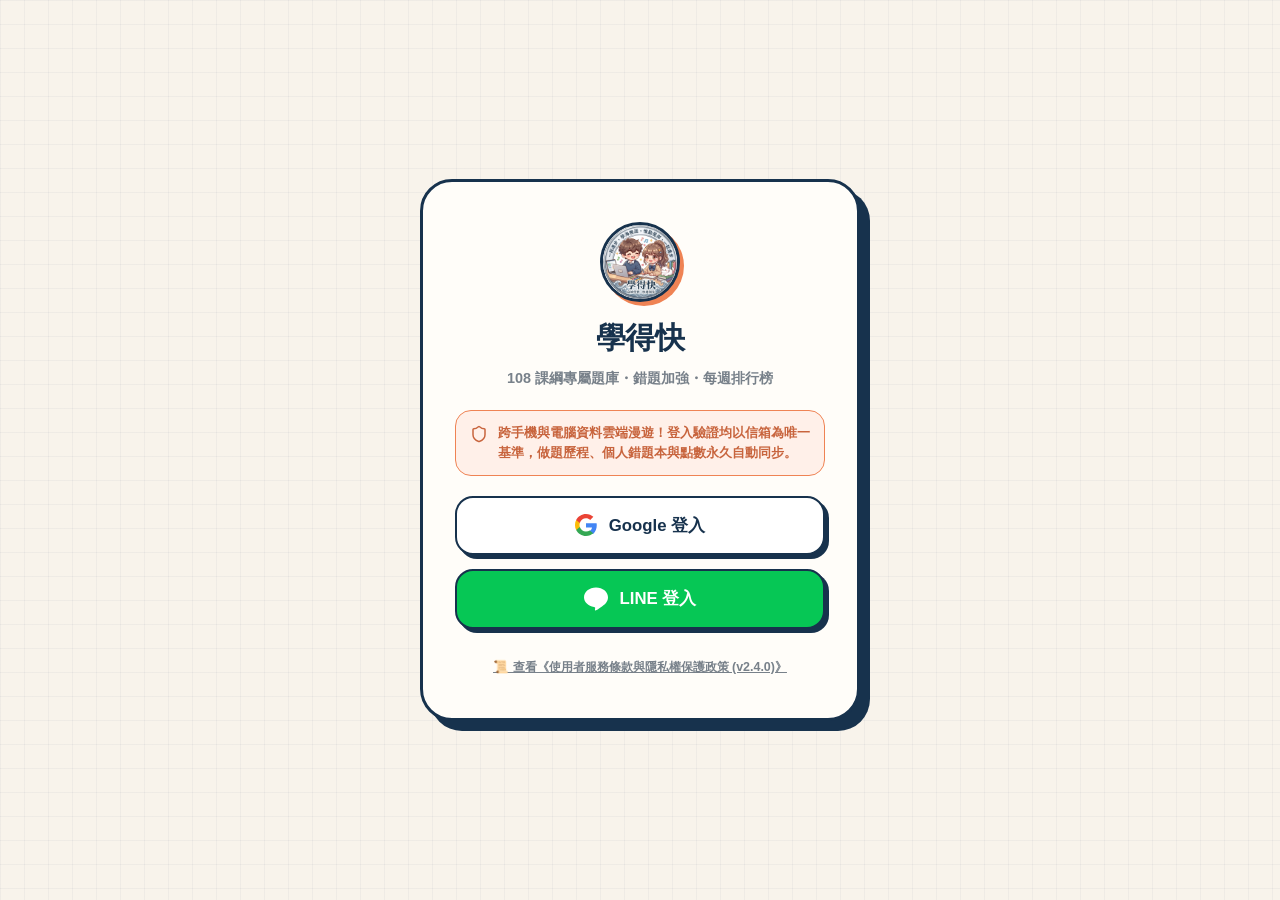
==== index.html @ e42c164f "🚀 Release: 學得快最新正式發布版本 (Compiled & Obfuscated)" ====
<!doctype html>
<html lang="zh-Hant-TW">

<head>
  <meta charset="UTF-8" />

  <link rel="icon" type="image/jpeg" href="/learn5/favicon.jpg" />
  <link rel="alternate icon" type="image/jpeg" href="./favicon.jpg" />
  <link rel="apple-touch-icon" href="/learn5/logo.jpg" />
  <meta name="viewport" content="width=device-width, initial-scale=1.0" />
  <meta name="google-site-verification" content="Tp_jqenOU67d9NNQD16yP9-drnJ4A-Di8e-G2F6MIsM" />
  <title>學得快 | 國高中108課綱全科題庫・國中會考・高中學測複習・各單元重點筆記</title>
  <meta name="description"
    content="學得快 (高效學習・快速領先) 專為國高中108課綱量身打造之全科免費線上題庫，支援國中會考與高中學測複習。涵蓋國文、英語、數學、自然、社會全科目破萬題題庫，附即時解析、智慧錯題強化、單元重點筆記與全台學生每週排行榜。" />
  <!-- 防止舊版強快取，支援 ETag / 304 快速重驗 -->
  <meta http-equiv="Cache-Control" content="no-cache" />
  <meta http-equiv="Pragma" content="no-cache" />
  <script>
    // 進入首頁即刻重置重定向保護標記，並撫平 Cache-Buster 參數
    try {
      sessionStorage.removeItem('__sh_last_redirect__');
      sessionStorage.removeItem('__sh_redirect_count__');
      if (window.location.search && (window.location.search.includes('clean=') || window.location.search.includes('v='))) {
        var cleanSearch = window.location.search.replace(/[?&](clean|v)=\d+/, '').replace(/^&/, '?');
        var cleanUrl = window.location.pathname + (cleanSearch ? cleanSearch : '') + window.location.hash;
        window.history.replaceState(null, '', cleanUrl);
      }
    } catch (_) {}
  </script>
  <!-- ══════ Security Headers (防火牆) ══════ -->
  <meta http-equiv="Content-Security-Policy" content="
    default-src 'self';
    script-src 'self' 'unsafe-inline' 'unsafe-eval'
      https://apis.google.com
      https://accounts.google.com
      https://cdn.jsdelivr.net
      https://www.googletagmanager.com
      https://static.line-scdn.net
      https://*.line-scdn.net
      https://*.firebasedatabase.app;
    style-src 'self' 'unsafe-inline'
      https://fonts.googleapis.com
      https://cdn.jsdelivr.net;
    font-src 'self' data:
      https://fonts.gstatic.com
      https://cdn.jsdelivr.net;
    img-src 'self' data: blob:
      https://api.dicebear.com
      https://lh3.googleusercontent.com
      https://www.google.com
      https://*.line-scdn.net
      https://profile.line-scdn.net
      https://obs.line-scdn.net
      https://*.github.io;
    connect-src 'self'
      ws:
      wss:
      http://localhost:*
      http://127.0.0.1:*
      https://*.firebaseio.com
      https://*.firebasedatabase.app
      wss://*.firebasedatabase.app
      https://*.googleapis.com
      https://identitytoolkit.googleapis.com
      https://securetoken.googleapis.com
      https://fonts.googleapis.com
      https://fonts.gstatic.com
      https://api.github.com
      https://*.line.me
      https://api.line.me
      https://access.line.me
      https://*.line-scdn.net
      https://static.line-scdn.net
      https://liffsdk.line-scdn.net
      https://*.line.biz
      https://*.line-apps.com
      https://goodlearn5.github.io
      https://jimmylee1020227-bot.github.io;
    frame-src
      https://accounts.google.com
      https://access.line.me
      https://*.line.me
      https://*.line.biz
      https://*.line-apps.com
      https://*.firebasedatabase.app
      https://*.firebaseio.com;
    object-src 'none';
    base-uri 'self';
    form-action 'self' https://accounts.google.com https://access.line.me;
    upgrade-insecure-requests;
  " />
  <meta http-equiv="X-Content-Type-Options" content="nosniff" />
  <meta name="referrer" content="strict-origin-when-cross-origin" />
  <meta http-equiv="Permissions-Policy" content="camera=(), microphone=(), geolocation=(), payment=()" />
  <!-- LINE 官方純前端 LIFF SDK -->
  <script charset="utf-8" src="https://static.line-scdn.net/liff/edge/2/sdk.js"></script>

  <!-- ══════ 搜尋引擎爬蟲極速索引專屬指令 (Googlebot / Bingbot / Robots) ══════ -->
  <link rel="canonical" href="https://goodlearn5.github.io/learn5/" />
  <meta name="robots" content="index, follow, max-snippet:-1, max-image-preview:large, max-video-preview:-1" />
  <meta name="googlebot" content="index, follow, max-snippet:-1, max-image-preview:large, max-video-preview:-1" />
  <meta name="bingbot" content="index, follow, max-snippet:-1, max-image-preview:large, max-video-preview:-1" />
  <meta name="revisit-after" content="1 days" />
  <meta name="rating" content="general" />
  <meta name="coverage" content="Worldwide" />
  <meta name="distribution" content="Global" />
  <meta name="keywords" content="學得快, 題庫, 國中題庫, 高中題庫, 國中會考, 高中學測, 108課綱, 會考題庫, 學測題庫, 國中數學題庫, 高中數學題庫, 國文題庫, 英文題庫, 自然題庫, 理化題庫, 社會題庫, 錯題本, 學習筆記, 線上測驗, GoodLearn, goodlearn5" />
  <meta name="author" content="學得快 團隊" />

  <!-- Open Graph / Facebook -->
  <meta property="og:type" content="website" />
  <meta property="og:url" content="https://goodlearn5.github.io/learn5/" />
  <meta property="og:title" content="學得快 | 國高中108課綱全科題庫・會考學測複習與智慧錯題系統" />
  <meta property="og:description" content="專為國高中108課綱設計的全科測驗複習「學得快」。高效學習・快速領先。國一至高三國英數自社全科目，支援國中會考與高中學測，即時解析、每週排行榜與智慧錯題強化。" />
  <meta property="og:image" content="https://goodlearn5.github.io/learn5/logo.jpg" />
  <meta property="og:site_name" content="學得快" />
  <meta property="og:locale" content="zh_TW" />

  <!-- Twitter Card -->
  <meta name="twitter:card" content="summary_large_image" />
  <meta name="twitter:title" content="學得快 | 國高中108課綱全科題庫・會考學測複習系統" />
  <meta name="twitter:description" content="學得快 國高中108課綱國英數自社全科題庫，全方位支援國中會考、高中學測模擬與錯題複習。" />
  <meta name="twitter:image" content="https://goodlearn5.github.io/learn5/logo.jpg" />

  <!-- ══════ Schema.org 豐富結構化資料 (加速 Google Rich Snippets 與極速收錄) ══════ -->
  <script type="application/ld+json">
  [
    {
      "@context": "https://schema.org",
      "@type": "WebSite",
      "name": "學得快",
      "alternateName": ["學得快", "學得快題庫網", "GoodLearn", "GoodLearn 學得快", "goodlearn5"],
      "url": "https://goodlearn5.github.io/learn5/",
      "inLanguage": "zh-Hant-TW",
      "potentialAction": {
        "@type": "SearchAction",
        "target": "https://goodlearn5.github.io/learn5/?q={search_term_string}",
        "query-input": "required name=search_term_string"
      }
    },
    {
      "@context": "https://schema.org",
      "@type": "EducationalOrganization",
      "name": "學得快 線上教育研究團隊",
      "url": "https://goodlearn5.github.io/learn5/",
      "logo": "https://goodlearn5.github.io/learn5/logo.jpg",
      "description": "專注於 108 課綱國中會考與高中學測的全科線上題庫與自主學習平台。",
      "sameAs": [
        "https://goodlearn5.github.io/learn5/"
      ]
    },
    {
      "@context": "https://schema.org",
      "@type": "WebApplication",
      "name": "學得快 - 108課綱國高中全科題庫與會考學測複習系統",
      "url": "https://goodlearn5.github.io/learn5/",
      "applicationCategory": "EducationalApplication",
      "operatingSystem": "All",
      "offers": {
        "@type": "Offer",
        "price": "0",
        "priceCurrency": "TWD"
      },
      "description": "學得快專為國高中108課綱設計之全科線上題庫與會考、學測診斷系統，高效學習・快速領先。提供國一至高三國文、英語、數學、自然、社會全科題目、錯題本、單元重點筆記與全台排行榜。",
      "inLanguage": "zh-Hant-TW"
    },
    {
      "@context": "https://schema.org",
      "@type": "FAQPage",
      "mainEntity": [
        {
          "@type": "Question",
          "name": "學得快線上題庫涵蓋哪些年級與科目？",
          "acceptedAnswer": {
            "@type": "Answer",
            "text": "學得快全面涵蓋 108 課綱國中（國一、國二、國三會考）與高中（高一、高二、高三學測與分科測驗）的國文、英語、數學、自然（理化/生物/地科）、社會（歷史/地理/公民）五大核心學科，共收錄超過數百個單元之素養導向題庫。"
          }
        },
        {
          "@type": "Question",
          "name": "學得快是否有收錄國中會考與高中學測歷屆模擬題？",
          "acceptedAnswer": {
            "@type": "Answer",
            "text": "有的。平台設有國中會考模考專區與高中學測模擬題庫，支援大考計時測驗、會考五科等級推估（A++ 至 C）、即時詳解與智慧錯題本強化功能。"
          }
        },
        {
          "@type": "Question",
          "name": "使用學得快需要付費嗎？",
          "acceptedAnswer": {
            "@type": "Answer",
            "text": "學得快為非營利教育公益網站，所有單元題目練習、歷屆模擬考、錯題加強本、各單元精華筆記與全台每週榮譽排行榜完全 100% 免費開放，無任何隱藏收費與商業廣告。"
          }
        },
        {
          "@type": "Question",
          "name": "智慧錯題本如何幫助學生提升學習成績？",
          "acceptedAnswer": {
            "@type": "Answer",
            "text": "作答過程中答錯的題目會自動分類歸納至學生的個人錯題本，系統依據單元弱點與觀念標籤提供專項強化抽題，直到學員完全搞懂正確解題邏輯後自動移出，達到零死角弱點修復。"
          }
        }
      ]
    }
  ]
  </script>

  <!-- DNS 預熱：提前建立 Firebase 連線，減少第一次 API 請求延遲 -->
  <link rel="dns-prefetch" href="https://learn-9e08c-default-rtdb.asia-southeast1.firebasedatabase.app">
  <link rel="dns-prefetch" href="https://firebasedatabase.app">
  <link rel="dns-prefetch" href="https://fonts.gstatic.com">
  <link rel="preconnect" href="https://fonts.googleapis.com">
  <link rel="preconnect" href="https://fonts.gstatic.com" crossorigin>
  <link rel="preload" as="style" href="https://fonts.googleapis.com/css2?family=Noto+Sans+TC:wght@500;700&family=Plus+Jakarta+Sans:wght@600;700;800&family=JetBrains+Mono:wght@500&display=swap" onload="this.onload=null;this.rel='stylesheet'">
  <noscript><link rel="stylesheet" href="https://fonts.googleapis.com/css2?family=Noto+Sans+TC:wght@500;700&family=Plus+Jakarta+Sans:wght@600;700;800&family=JetBrains+Mono:wght@500&display=swap"></noscript>
  <style>@keyframes xdkPulse{0%,to{opacity:1;transform:scale(1)}50%{opacity:.92;transform:scale(1.05)}}@keyframes xdkShimmer{0%{transform:translate(-100%)}to{transform:translate(200%)}}.seo-semantic-container{text-align:left;color:#17324d;background:#fff;border:2px solid #17324d;border-radius:20px;max-width:960px;margin:40px auto;padding:24px;font-family:-apple-system,BlinkMacSystemFont,PingFang TC,Microsoft JhengHei,sans-serif;line-height:1.7;box-shadow:4px 4px #17324d}.seo-grid{grid-template-columns:repeat(auto-fit,minmax(260px,1fr));gap:16px;margin:20px 0;display:grid}.seo-card{background:#fdfaf6;border:1.5px solid #ded3c5;border-radius:14px;padding:16px}</style>
  <script type="module" crossorigin src="./assets/index-VlL-Ea_N.js"></script>
  <link rel="stylesheet" crossorigin href="./assets/index-B1BYoKol.css">
</head>

<body>
  <!-- ══════ 靜態預渲染容器 (供 Googlebot / Bingbot 爬蟲秒級建立完整關鍵字索引，React 掛載時無縫置換) ══════ -->
  <div id="root">
    <!-- 人類瀏覽者載入視覺指示器 -->
    <div style="min-height:50vh;display:flex;flex-direction:column;align-items:center;justify-content:center;background:#f8f3eb;font-family:-apple-system,BlinkMacSystemFont,'PingFang TC','Microsoft JhengHei','Noto Sans TC',sans-serif;padding:32px 16px;text-align:center;">
      <div style="width:96px;height:96px;border-radius:50%;overflow:hidden;box-shadow:0 8px 24px rgba(23,50,77,0.18);border:3px solid #17324d;margin-bottom:16px;background:#fff;display:flex;align-items:center;justify-content:center;animation:xdkPulse 2s infinite ease-in-out;">
        <img src="/learn5/logo.jpg" onerror="this.src='./logo.jpg'" alt="學得快" style="width:100%;height:100%;object-fit:cover;" />
      </div>
      <div style="font-weight:900;color:#17324d;font-size:1.6rem;letter-spacing:0.04em;">學得快</div>
      <div style="color:#78818a;font-size:0.95rem;margin-top:6px;font-weight:700;">高效學習・快速領先 | 108 課綱國高中全科線上題庫與會考學測複習</div>
      <div style="margin-top:20px;width:140px;height:5px;background:#e2d9cd;border-radius:4px;overflow:hidden;position:relative;">
        <div style="position:absolute;top:0;left:0;width:50%;height:100%;background:#ef8354;border-radius:4px;animation:xdkShimmer 1.2s infinite ease-in-out;"></div>
      </div>
      <p style="margin-top:14px;font-size:0.84rem;color:#a0aec0;font-weight:600;">正在啟動即時測驗系統與單元題庫...</p>
    </div>

    <!-- 靜態高權重語意 HTML (Googlebot 爬蟲 10 分鐘秒收錄核心架構) -->
    <main class="seo-semantic-container">
      <header>
        <h1 style="font-size: 1.75rem; font-weight: 900; margin-bottom: 8px; color: #17324d;">
          學得快 | 國高中 108 課綱全科題庫・國中會考與高中學測複習系統
        </h1>
        <p style="font-size: 1rem; color: #5b6772; font-weight: 600;">
          專為全國國中、高中學子量身打造之全方位線上自主練習題庫。高效學習・快速領先。涵蓋國文、英語、數學、自然、社會全科目，包含即時詳解、智慧錯題強化、單元重點筆記與每週全台排行榜。
        </p>
      </header>

      <section style="margin-top: 24px;">
        <h2 style="font-size: 1.3rem; font-weight: 800; border-left: 5px solid #ef8354; padding-left: 10px; margin-bottom: 12px;">
          五大學科 108 課綱完整題庫矩陣
        </h2>
        <div class="seo-grid">
          <article class="seo-card">
            <h3 style="font-size: 1.1rem; font-weight: 800; color: #b45309; margin-top: 0;">📖 國文學科題庫</h3>
            <p style="font-size: 0.88rem; color: #4b5563;">
              涵蓋國中與高中 108 課綱推薦選文、白話文閱讀素養、文言文斷句翻譯、成語詞成、修辭辨析及國中會考、學測國綜歷屆核心考點。
            </p>
          </article>
          <article class="seo-card">
            <h3 style="font-size: 1.1rem; font-weight: 800; color: #0284c7; margin-top: 0;">🎧 英語學科題庫</h3>
            <p style="font-size: 0.88rem; color: #4b5563;">
              教育部 1200 / 4500 / 7000 核心字彙、克漏字篇章結構、閱讀測驗、非連續性資訊圖表判讀與會考英聽實戰模擬。
            </p>
          </article>
          <article class="seo-card">
            <h3 style="font-size: 1.1rem; font-weight: 800; color: #15803d; margin-top: 0;">📐 數學學科題庫</h3>
            <p style="font-size: 0.88rem; color: #4b5563;">
              包含數與式、多項式函數、直線與圓、平面向量、三角比、空間幾何、機率統計、雙畢氏高線分割與素養生活情境素養題。
            </p>
          </article>
          <article class="seo-card">
            <h3 style="font-size: 1.1rem; font-weight: 800; color: #7c3aed; margin-top: 0;">🔬 自然科學題庫</h3>
            <p style="font-size: 0.88rem; color: #4b5563;">
              整合物理力學與電磁、化學反應與分子平衡、生物遺傳與演化、地球科學大氣天體與探究實作實驗題型。
            </p>
          </article>
          <article class="seo-card">
            <h3 style="font-size: 1.1rem; font-weight: 800; color: #c2410c; margin-top: 0;">🌏 社會領域題庫</h3>
            <p style="font-size: 0.88rem; color: #4b5563;">
              跨整歷史變遷與史料判讀、地理空間與地形圖分析、公民民主法治與市場經濟，完整掌握會考學測跨科整合趨勢。
            </p>
          </article>
        </div>
      </section>

      <section style="margin-top: 24px;">
        <h2 style="font-size: 1.3rem; font-weight: 800; border-left: 5px solid #ef8354; padding-left: 10px; margin-bottom: 12px;">
          學得快核心功能亮點
        </h2>
        <ul style="font-size: 0.92rem; color: #374151; line-height: 1.9; padding-left: 20px;">
          <li><strong>嚴格 108 課綱題型模板</strong>：各年級各單元超過 100+ 道精選題目模板，動態變換數值與條件，徹底杜絕重複題目。</li>
          <li><strong>即時專業解題剖析</strong>：每道試題均附完整破題步驟與觀念提示，作答完畢立刻理解盲點所在。</li>
          <li><strong>個人化智慧錯題本</strong>：錯題自動按單元概念歸檔，支援自適應弱點針對性複習，答懂為止。</li>
          <li><strong>各單元重點筆記整理</strong>：單元觀念重點速記、精選範例與公式推導，考前快速複習最佳利器。</li>
          <li><strong>每週全台榮譽排行榜</strong>：即時競技排名，累積答題點數與連續登入獎勵，激發自主學習動機。</li>
        </ul>
      </section>

      <section style="margin-top: 24px;">
        <h2 style="font-size: 1.3rem; font-weight: 800; border-left: 5px solid #ef8354; padding-left: 10px; margin-bottom: 12px;">
          常見問題 FAQ
        </h2>
        <div style="font-size: 0.9rem; color: #374151;">
          <h3 style="font-size: 1rem; font-weight: 800; margin-bottom: 4px;">Q1: 題庫內容是否符合最新教育部 108 課綱？</h3>
          <p style="margin-top: 0; color: #4b5563;">完全符合。題目均嚴格按 108 課綱之核心素養及能力指標設計，剔除超綱內容並加強非連續文本與探究實作素養題。</p>

          <h3 style="font-size: 1rem; font-weight: 800; margin-bottom: 4px;">Q2: 是否需要付費才能使用完整題庫？</h3>
          <p style="margin-top: 0; color: #4b5563;">學得快為 100% 免費公益教育平台，全科題庫刷題、模擬考、錯題本、重點筆記全數永久免費向全國學生開放。</p>
        </div>
      </section>
    </main>
  </div>

  <noscript>
    <div style="max-width:800px;margin:40px auto;padding:24px;background:#fff;border:2px solid #17324d;border-radius:16px;font-family:sans-serif;color:#17324d;">
      <h1>學得快 - 國高中 108 課綱全科線上題庫與會考學測複習系統</h1>
      <p>專為國中與高中學生打造的自主學習線上測驗平台「學得快」。高效學習・快速領先。涵蓋 108 課綱國文、英語、數學、自然、社會全科目。</p>
      <p>請啟用瀏覽器的 JavaScript 以正常使用完整測驗題庫、錯題本與重點筆記。</p>
    </div>
  </noscript>


  <!-- 🛡️ 全局白屏監控救生圈：若 React 因極端網絡延遲未能渲染，提供就地刷新按鈕，絕不進行錯誤的子路徑重定向 -->
  <script>
    setTimeout(function () {
      var root = document.getElementById('root');
      if (root && (!root.innerHTML || root.children.length === 0)) {
        root.innerHTML = '<div style="min-height:100vh;display:flex;align-items:center;justify-content:center;background:#f8f3eb;padding:20px;font-family:sans-serif;">' +
          '<div style="max-width:420px;width:100%;background:#fffdf9;border:3px solid #17324d;border-radius:20px;box-shadow:6px 6px 0 #17324d;padding:28px;text-align:center;">' +
          '<div style="font-size:2.5rem;margin-bottom:12px;">🌱</div>' +
          '<h2 style="color:#17324d;font-weight:900;margin-bottom:8px;">頁面載入逾時</h2>' +
          '<p style="color:#5b6772;font-size:0.9rem;margin-bottom:20px;line-height:1.6;">網路連線可能較慢，請點擊下方按鈕重新整理：</p>' +
          '<button onclick="window.location.reload(true)" style="background:#ef8354;color:#fff;border:2px solid #17324d;border-radius:12px;padding:10px 24px;font-weight:800;font-size:0.95rem;cursor:pointer;box-shadow:3px 3px 0 #17324d;">🔄 重新整理頁面</button>' +
          '</div></div>';
      }
    }, 10000);
  </script>
</body>

</html>
---- assets/index-B1BYoKol.css ----
:root{--font-sans:"Plus Jakarta Sans", "Noto Sans TC", -apple-system, BlinkMacSystemFont, "Segoe UI", Roboto, sans-serif;--font-mono:"JetBrains Mono", ui-monospace, SFMono-Regular, Menlo, Monaco, Consolas, monospace;--color-navy:var(--theme-border,#17324d);--color-navy-dark:#0f2235;--color-navy-light:#244766;--color-coral:var(--theme-accent,#ef8354);--color-coral-hover:var(--theme-accent-hover,#df7549);--color-coral-dark:var(--theme-accent-dark,#d76740);--color-yellow:#f7cf68;--color-yellow-light:#fff7d9;--color-yellow-gold:#fff3bd;--color-paper:var(--theme-bg,#f8f3eb);--color-card:var(--theme-card,#fffdf9);--color-card-border:var(--theme-border,#17324d);--color-text-main:var(--theme-border,#17324d);--color-text-muted:#475569;--color-text-dim:#334155;--color-text-light:#64748b;--color-chinese-bg:#fff0e9;--color-chinese-text:#c8643d;--color-english-bg:#e8f0f2;--color-english-text:#48717e;--color-math-bg:#fff7d9;--color-math-text:#9a741e;--color-science-bg:#e8f6ed;--color-science-text:#347650;--color-social-bg:#f8dfcc;--color-social-text:#995f3b;--border-paper:#e8ded0;--border-paper-dark:#ded3c5;--border-divider:#dfd3c4;--bg-dark:var(--theme-bg,#f8f3eb);--bg-card:var(--theme-card,#fffdf9);--bg-card-hover:#fff;--bg-glass:var(--theme-bg-glass,#f8f3ebeb);--bg-input:var(--theme-bg,#f8f3eb);--color-text-input:var(--theme-border,#17324d);--border-subtle:#ded3c5;--border-glow:var(--theme-border,#17324d);--border-active:var(--theme-accent,#ef8354);--text-main:var(--theme-border,#17324d);--text-muted:#5b6772;--text-dim:#78818a;--shadow-card:6px 6px 0px var(--theme-border,#17324d);--shadow-card-yellow:8px 8px 0px #f7cf68;--shadow-card-soft:0 18px 45px #17324d12;--shadow-card-elevated:0 16px 35px #17324d24;--shadow-btn:3px 3px 0px var(--theme-border,#17324d);--shadow-btn-coral:0px 6px 0px var(--theme-accent-dark,#d76740);--radius-sm:12px;--radius-md:16px;--radius-lg:20px;--radius-xl:28px;--radius-full:9999px;--transition:all .18s cubic-bezier(.16, 1, .3, 1)}*{box-sizing:border-box;margin:0;padding:0}body{font-family:var(--font-sans);background-color:var(--theme-bg,#f8f3eb);color:var(--color-text-main);background-image:linear-gradient(var(--theme-grid,#17324d0b) 1px, transparent 1px), linear-gradient(90deg, var(--theme-grid,#17324d0b) 1px, transparent 1px);background-size:24px 24px;background-attachment:fixed;min-height:100vh;line-height:1.6;overflow-x:hidden}.display-font{letter-spacing:-.04em;font-family:Plus Jakarta Sans,Noto Sans TC,sans-serif}.paper-grid{background-image:linear-gradient(var(--theme-grid,#17324d0b) 1px, transparent 1px), linear-gradient(90deg, var(--theme-grid,#17324d0b) 1px, transparent 1px);background-size:24px 24px}.glass-panel{background:var(--theme-card,#fffdf9);border:2px solid var(--theme-border,#17324d);border-radius:var(--radius-xl);box-shadow:6px 6px 0px var(--theme-border,#17324d);transition:var(--transition);color:var(--theme-border,#17324d)}.glass-panel:hover{box-shadow:8px 8px 0px var(--theme-border,#17324d);transform:translate(-2px,-2px)}.glass-panel-glow{background:var(--theme-card,#fffdf9);border:2.5px solid var(--theme-border,#17324d);box-shadow:8px 8px #f7cf68}input,textarea,select{font-family:var(--font-sans);background-color:var(--theme-bg,#f8f3eb);border:1.5px solid #ded3c5;border-radius:12px;outline:none;font-weight:600;transition:border-color .16s,box-shadow .16s,background-color .16s;color:var(--theme-border,#17324d)!important}input:focus,textarea:focus,select:focus{border-color:var(--theme-accent,#ef8354)!important;background-color:var(--theme-card,#fffdf9)!important;box-shadow:0 0 0 3px var(--theme-accent-shadow-light,#ef835438)!important}input::placeholder,textarea::placeholder{color:#8f9ba5!important;opacity:1!important}option{color:var(--theme-border,#17324d)!important;background-color:var(--theme-card,#fffdf9)!important}.btn{font-family:var(--font-sans);border-radius:var(--radius-md);border:2px solid var(--theme-border,#17324d);cursor:pointer;-webkit-user-select:none;user-select:none;justify-content:center;align-items:center;gap:8px;padding:10px 20px;font-size:.95rem;font-weight:800;text-decoration:none;transition:transform .16s cubic-bezier(.23,1,.32,1),box-shadow .16s,background-color .16s;display:inline-flex}.btn:disabled,button:disabled{cursor:not-allowed;opacity:.55;box-shadow:none!important;transform:none!important}.btn:active:not(:disabled){transform:translate(2px,2px);box-shadow:1px 1px 0px var(--theme-border,#17324d)!important}.btn-primary{background:var(--theme-accent,#ef8354);color:#fff;text-shadow:0 1px 2px #0f223599;box-shadow:0 6px 0 var(--theme-accent-dark,#d76740);border-color:var(--theme-border,#17324d)}.btn-primary:hover{background:var(--theme-accent-hover,#df7549);box-shadow:0 8px 0 var(--theme-accent-dark,#d76740);transform:translateY(-2px)}.btn-secondary{background:var(--theme-card,#fffdf9);color:var(--theme-border,#17324d);box-shadow:3px 3px 0px var(--theme-border,#17324d)}.btn-secondary:hover{background:var(--theme-bg,#f8f3eb);box-shadow:4px 4px 0px var(--theme-border,#17324d);transform:translate(-1px,-1px)}.btn-navy{background:var(--theme-border,#17324d);color:#fff;border-radius:var(--radius-full);box-shadow:3px 3px 0px var(--theme-shadow,#17324d40)}.btn-navy:hover{background:#244766}.btn-fire{color:#fff;border-color:var(--theme-border,#17324d);box-shadow:3px 3px 0px var(--theme-border,#17324d);background:#ef4444}.btn-fire:hover{box-shadow:5px 5px 0px var(--theme-border,#17324d);background:#dc2626;transform:translateY(-2px)}.btn-gold{color:var(--theme-border,#17324d);border-color:var(--theme-border,#17324d);box-shadow:3px 3px 0px var(--theme-border,#17324d);background:#f7cf68}.btn-gold:hover{box-shadow:5px 5px 0px var(--theme-border,#17324d);background:#eed075;transform:translateY(-2px)}.btn-ghost{color:var(--color-text-muted);background:0 0;border:1.5px solid #0000}.btn-ghost:hover{color:var(--theme-border,#17324d);background:#17324d0f;border-color:#d8cec0}.btn-icon{border-radius:50%;justify-content:center;align-items:center;padding:8px;display:inline-flex}.badge{border-radius:var(--radius-full);border:1.5px solid var(--theme-border,#17324d);letter-spacing:.02em;align-items:center;gap:5px;padding:4px 12px;font-size:.75rem;font-weight:800;display:inline-flex}.badge-indigo{color:var(--theme-border,#17324d);background:#e0e7ff}.badge-gold{color:#806523;background:#fff7d9}.badge-fire{color:#c2410c;background:#fff0e9}.badge-emerald{color:#047857;background:#ecfdf5}.badge-coral{color:#c8643d;background:#fff0e9;border-color:#edc8b7}.badge-blue{color:#48717e;background:#e8f0f2;border-color:#a9d4d9}.pulse-dot{animation:1.8s ease-in-out infinite pulseDot}@keyframes pulseDot{0%,to{opacity:1;transform:scale(1)}50%{opacity:.7;transform:scale(1.3)}}.quiz-option{color:#68737d;cursor:pointer;background:#faf7f2;border:1.5px solid #e8ded0;border-radius:16px;transition:all .15s}.quiz-option:hover{border-color:var(--theme-accent,#ef8354);color:var(--theme-border,#17324d);background:#fff8f0}.quiz-option-selected{box-shadow:0 0 0 1px var(--theme-accent-shadow,#ef835440), 3px 3px 0px var(--theme-accent,#ef8354);border:2px solid var(--theme-accent,#ef8354)!important;color:#c8643d!important;background:#fff0e9!important}.quiz-option-correct{box-shadow:3px 3px #54a87a;color:#347650!important;background:#e8f6ed!important;border:2px solid #54a87a!important}.quiz-option-wrong{box-shadow:3px 3px 0px var(--theme-accent,#ef8354);border:2px solid var(--theme-accent,#ef8354)!important;color:#c8643d!important;background:#fff0e9!important}.navbar-wrapper{background:var(--theme-bg-glass,#f8f3ebeb);-webkit-backdrop-filter:blur(14px);box-shadow:0 4px 20px var(--theme-shadow-light,#17324d0a);border-bottom:1.5px solid #e8ded0}.main-content{max-width:1440px;margin:0 auto;padding:28px 24px 80px}.modal-overlay{background:var(--theme-overlay,#17324da6);-webkit-backdrop-filter:blur(6px);backdrop-filter:blur(6px);z-index:1000;justify-content:center;align-items:center;padding:16px;animation:.18s ease-out fadeIn;display:flex;position:fixed;top:0;bottom:0;left:0;right:0}.modal-card{background:var(--theme-card,#fffdf9);border:2.5px solid var(--theme-border,#17324d);border-radius:var(--radius-xl);width:100%;max-width:600px;max-height:90vh;box-shadow:10px 10px 0px var(--theme-border,#17324d);color:var(--theme-border,#17324d);animation:.25s cubic-bezier(.16,1,.3,1) slideUp;overflow-y:auto}.modal-header{border-bottom:2px solid var(--theme-border,#17324d);background:var(--theme-card,#fffdf9);justify-content:space-between;align-items:center;padding:20px 24px;display:flex}.modal-body{padding:24px}.modal-footer{border-top:2px solid var(--theme-border,#17324d);background:var(--theme-card,#fffdf9);justify-content:flex-end;align-items:center;gap:12px;padding:16px 24px;display:flex}@keyframes fadeIn{0%{opacity:0}to{opacity:1}}@keyframes slideUp{0%{opacity:0;transform:translateY(18px)scale(.98)}to{opacity:1;transform:translateY(0)scale(1)}}@keyframes pulseGlow{0%,to{box-shadow:0 0 10px #ef83544d}50%{box-shadow:0 0 25px #ef835499}}.fire-pulse{animation:1.8s ease-in-out infinite pulseGlow}@media (max-width:768px){.main-content{padding:16px 12px 60px}}.marquee-bar{background:linear-gradient(90deg, var(--theme-border,#17324d) 0%, #1f4268 50%, var(--theme-border,#17324d) 100%);height:38px;min-height:38px;color:var(--theme-card,#fffdf9);border-bottom:2px solid var(--theme-accent,#ef8354);box-shadow:0 2px 10px var(--theme-shadow,#17324d40);z-index:60;-webkit-user-select:none;user-select:none;align-items:center;padding:0 12px;font-size:.85rem;transition:all .3s;display:flex;position:relative;overflow:hidden}.marquee-bar.marquee-fire{background:linear-gradient(90deg,#7f1d1d 0%,#c2410c 45%,#ea580c 55%,#7f1d1d 100%);border-bottom:2px solid #facc15;box-shadow:0 3px 14px #ef444459}.marquee-badge-pill{z-index:3;background:var(--theme-accent,#ef8354);color:#fff;white-space:nowrap;letter-spacing:.5px;border-radius:999px;flex-shrink:0;align-items:center;gap:5px;padding:3px 10px;font-size:.75rem;font-weight:800;display:inline-flex;position:relative;box-shadow:0 2px 6px #0003}.marquee-badge-pill.fire{color:#7f1d1d;background:#facc15;box-shadow:0 0 10px #facc1599}.marquee-fade-left{background:linear-gradient(to right, var(--theme-border,#17324d), transparent);z-index:2;pointer-events:none;width:28px;position:absolute;top:0;bottom:0;left:110px}.marquee-bar.marquee-fire .marquee-fade-left{background:linear-gradient(90deg,#7f1d1d,#0000)}.marquee-fade-right{background:linear-gradient(to left, var(--theme-border,#17324d), transparent);z-index:2;pointer-events:none;width:32px;position:absolute;top:0;bottom:0;right:70px}.marquee-bar.marquee-fire .marquee-fade-right{background:linear-gradient(270deg,#7f1d1d,#0000)}.marquee-track-container{cursor:pointer;flex:1;align-items:center;height:100%;margin:0 8px;display:flex;position:relative;overflow:hidden}.marquee-track{white-space:nowrap;will-change:transform;align-items:center;animation:32s linear infinite marqueeRoll;display:inline-flex}.marquee-track:hover{animation-play-state:paused}@keyframes marqueeRoll{0%{transform:translate(0%)}to{transform:translate(-50%)}}.marquee-item{color:#fef08a;letter-spacing:.3px;align-items:center;gap:12px;padding:0 28px;font-weight:600;display:inline-flex}.marquee-item-normal{color:#f8fafc}.marquee-right-actions{z-index:3;flex-shrink:0;align-items:center;gap:8px;display:flex;position:relative}.marquee-time-tag{color:#ffffffb3;font-size:.72rem;font-family:var(--font-mono);background:#00000040;border-radius:4px;padding:2px 7px}.marquee-close-btn{color:#ffffffa6;cursor:pointer;background:0 0;border:none;border-radius:4px;justify-content:center;align-items:center;padding:3px;transition:all .15s;display:flex}.marquee-close-btn:hover{color:#fff;background:#fff3}@media (max-width:640px){.marquee-bar{height:34px;min-height:34px;padding:0 8px;font-size:.8rem}.marquee-fade-left{width:16px;left:88px}.marquee-fade-right{width:16px;right:48px}.marquee-time-tag{display:none}}body.theme-paper{--theme-bg:#f8f3eb;--theme-bg-glass:#f8f3ebeb;--theme-card:#fffdf9;--theme-border:#17324d;--theme-accent:#ef8354;--theme-accent-hover:#df7549;--theme-accent-dark:#d76740;--theme-grid:#17324d0b;--theme-shadow:#17324d40;--theme-shadow-light:#17324d0a;--theme-overlay:#17324da6;--theme-accent-shadow:#ef835440;--theme-accent-shadow-light:#ef835438}body.theme-matcha{--theme-bg:#eef6f0;--theme-bg-glass:#eef6f0eb;--theme-card:#f6fbf7;--theme-border:#123524;--theme-accent:#6ba354;--theme-accent-hover:#588b43;--theme-accent-dark:#4b7a37;--theme-grid:#1235240b;--theme-shadow:#12352440;--theme-shadow-light:#1235240a;--theme-overlay:#123524a6;--theme-accent-shadow:#6ba35440;--theme-accent-shadow-light:#6ba35438}body.theme-soda{--theme-bg:#eef4f8;--theme-bg-glass:#eef4f8eb;--theme-card:#f7fafc;--theme-border:#0f1c2e;--theme-accent:#3a86ff;--theme-accent-hover:#256bde;--theme-accent-dark:#1e5ab8;--theme-grid:#0f1c2e0b;--theme-shadow:#0f1c2e40;--theme-shadow-light:#0f1c2e0a;--theme-overlay:#0f1c2ea6;--theme-accent-shadow:#3a86ff40;--theme-accent-shadow-light:#3a86ff38}body.theme-sakura{--theme-bg:#fcf2f4;--theme-bg-glass:#fcf2f4eb;--theme-card:#fffbfc;--theme-border:#4a1525;--theme-accent:#e05263;--theme-accent-hover:#c94050;--theme-accent-dark:#a82e3c;--theme-grid:#4a15250b;--theme-shadow:#4a152540;--theme-shadow-light:#4a15250a;--theme-overlay:#4a1525a6;--theme-accent-shadow:#e0526340;--theme-accent-shadow-light:#e0526338}body.theme-lavender{--theme-bg:#f4f0f8;--theme-bg-glass:#f4f0f8eb;--theme-card:#faf8fc;--theme-border:#2d1b4e;--theme-accent:#8b5cf6;--theme-accent-hover:#7c3aed;--theme-accent-dark:#6d28d9;--theme-grid:#2d1b4e0b;--theme-shadow:#2d1b4e40;--theme-shadow-light:#2d1b4e0a;--theme-overlay:#2d1b4ea6;--theme-accent-shadow:#8b5cf640;--theme-accent-shadow-light:#8b5cf638}body.theme-lemon{--theme-bg:#fcfbf0;--theme-bg-glass:#fcfbf0eb;--theme-card:#fffef7;--theme-border:#4a3f00;--theme-accent:#eab308;--theme-accent-hover:#ca8a04;--theme-accent-dark:#a16207;--theme-grid:#4a3f000b;--theme-shadow:#4a3f0040;--theme-shadow-light:#4a3f000a;--theme-overlay:#4a3f00a6;--theme-accent-shadow:#eab30840;--theme-accent-shadow-light:#eab30838}body.theme-oat{--theme-bg:#f5f0eb;--theme-bg-glass:#f5f0ebeb;--theme-card:#fcf9f5;--theme-border:#3d2b1f;--theme-accent:#c27a3e;--theme-accent-hover:#a66530;--theme-accent-dark:#8c5324;--theme-grid:#3d2b1f0b;--theme-shadow:#3d2b1f40;--theme-shadow-light:#3d2b1f0a;--theme-overlay:#3d2b1fa6;--theme-accent-shadow:#c27a3e40;--theme-accent-shadow-light:#c27a3e38}body.theme-glacier{--theme-bg:#f4f6f8;--theme-bg-glass:#f4f6f8eb;--theme-card:#fcfcfd;--theme-border:#111827;--theme-accent:#64748b;--theme-accent-hover:#475569;--theme-accent-dark:#334155;--theme-grid:#1118270b;--theme-shadow:#11182740;--theme-shadow-light:#1118270a;--theme-overlay:#111827a6;--theme-accent-shadow:#64748b40;--theme-accent-shadow-light:#64748b38}.no-select{-webkit-user-select:none;user-select:none;-webkit-user-drag:none}@media print{body{display:none!important}}.watermark-container{position:relative}.watermark-overlay{z-index:0;opacity:.04;flex-wrap:wrap;place-content:flex-start;width:100%;height:100%;display:flex;position:absolute;top:0;left:0;overflow:hidden;pointer-events:none!important}.watermark-item{color:var(--theme-border,#17324d);white-space:nowrap;-webkit-user-select:none;user-select:none;padding:40px;font-size:1.1rem;font-weight:900;transform:rotate(-25deg);pointer-events:none!important}:focus-visible{transition:outline-offset .1s;outline:3px solid var(--theme-accent,#ef8354)!important;outline-offset:3px!important;box-shadow:0 0 0 5px #ef835440!important}button:focus-visible{outline:3px solid var(--theme-accent,#ef8354)!important;outline-offset:3px!important}a:focus-visible{outline:3px solid var(--theme-accent,#ef8354)!important;outline-offset:3px!important}input:focus-visible{outline:3px solid var(--theme-accent,#ef8354)!important;outline-offset:3px!important}select:focus-visible{outline:3px solid var(--theme-accent,#ef8354)!important;outline-offset:3px!important}textarea:focus-visible{outline:3px solid var(--theme-accent,#ef8354)!important;outline-offset:3px!important}@media (prefers-contrast:more){:root{--theme-border:#000!important;--text-dim:#1e293b!important}}.quiz-svg-wrapper{justify-content:center;align-items:center;width:100%;display:flex}.quiz-svg-wrapper svg{max-width:100%;height:auto;min-height:120px;margin:0 auto;display:block}.note-watermark-overlay{-webkit-user-select:none;user-select:none;pointer-events:none}
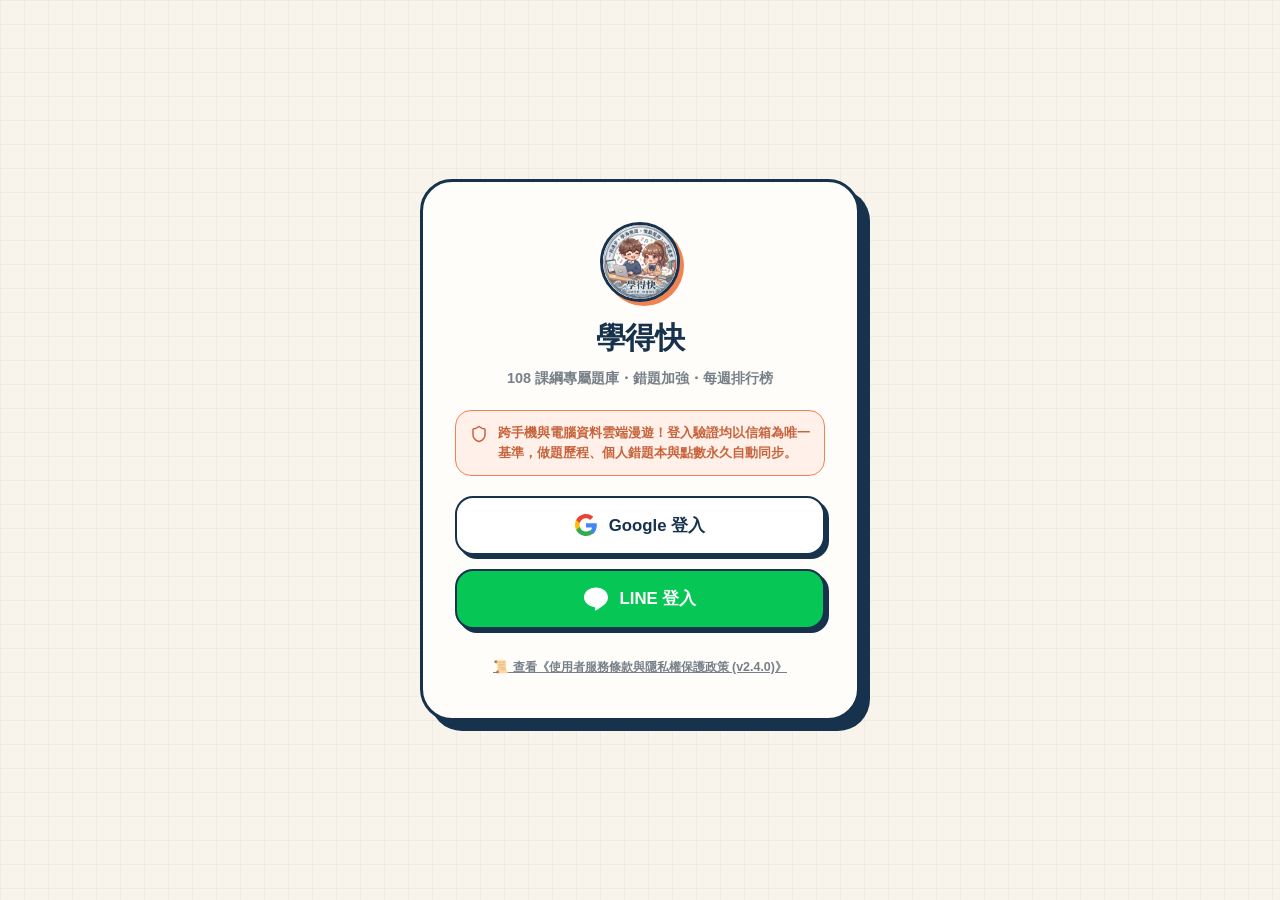
==== commit 3d2c6604: "🚀 Release: 學得快最新正式發布版本 (Compiled & Obfuscated)" ====
--- a/index.html
+++ b/index.html
@@ -30,14 +30,17 @@
   <!-- ══════ Security Headers (防火牆) ══════ -->
   <meta http-equiv="Content-Security-Policy" content="
     default-src 'self';
-    script-src 'self' 'unsafe-inline' 'unsafe-eval'
+    script-src 'self' 'unsafe-inline' 'unsafe-eval' blob:
       https://apis.google.com
       https://accounts.google.com
       https://cdn.jsdelivr.net
       https://www.googletagmanager.com
       https://static.line-scdn.net
       https://*.line-scdn.net
-      https://*.firebasedatabase.app;
+      https://*.cloudflareinsights.com
+      https://studyhub-edge-backend.jimmylee1020227.workers.dev;
+    worker-src 'self' blob:;
+    child-src 'self' blob:;
     style-src 'self' 'unsafe-inline'
       https://fonts.googleapis.com
       https://cdn.jsdelivr.net;
@@ -51,15 +54,22 @@
       https://*.line-scdn.net
       https://profile.line-scdn.net
       https://obs.line-scdn.net
-      https://*.github.io;
+      https://*.github.io
+      https://studyhub-edge-backend.jimmylee1020227.workers.dev;
     connect-src 'self'
-      ws:
-      wss:
       http://localhost:*
       http://127.0.0.1:*
+      ws://localhost:*
+      ws://127.0.0.1:*
+      wss://localhost:*
+      https://studyhub-edge-backend.jimmylee1020227.workers.dev
+      https://*.jimmylee1020227.workers.dev
+      https://*.cloudflareinsights.com
       https://*.firebaseio.com
       https://*.firebasedatabase.app
+      https://*.asia-southeast1.firebasedatabase.app
       wss://*.firebasedatabase.app
+      wss://*.asia-southeast1.firebasedatabase.app
       https://*.googleapis.com
       https://identitytoolkit.googleapis.com
       https://securetoken.googleapis.com
@@ -83,7 +93,13 @@
       https://*.line.biz
       https://*.line-apps.com
       https://*.firebasedatabase.app
-      https://*.firebaseio.com;
+      https://*.asia-southeast1.firebasedatabase.app
+      https://*.firebaseio.com
+      https://studyhub-edge-backend.jimmylee1020227.workers.dev
+      https://*.jimmylee1020227.workers.dev
+      https://*.workers.dev
+      https://*.cloudflare.com
+      https://*.pages.dev;
     object-src 'none';
     base-uri 'self';
     form-action 'self' https://accounts.google.com https://access.line.me;
@@ -92,8 +108,8 @@
   <meta http-equiv="X-Content-Type-Options" content="nosniff" />
   <meta name="referrer" content="strict-origin-when-cross-origin" />
   <meta http-equiv="Permissions-Policy" content="camera=(), microphone=(), geolocation=(), payment=()" />
-  <!-- LINE 官方純前端 LIFF SDK -->
-  <script charset="utf-8" src="https://static.line-scdn.net/liff/edge/2/sdk.js"></script>
+  <!-- LINE 官方純前端 LIFF SDK (defer 非同步加載，避免阻塞首頁渲染) -->
+  <script defer charset="utf-8" src="https://static.line-scdn.net/liff/edge/2/sdk.js"></script>
 
   <!-- ══════ 搜尋引擎爬蟲極速索引專屬指令 (Googlebot / Bingbot / Robots) ══════ -->
   <link rel="canonical" href="https://goodlearn5.github.io/learn5/" />
@@ -214,15 +230,16 @@
   <link rel="preload" as="style" href="https://fonts.googleapis.com/css2?family=Noto+Sans+TC:wght@500;700&family=Plus+Jakarta+Sans:wght@600;700;800&family=JetBrains+Mono:wght@500&display=swap" onload="this.onload=null;this.rel='stylesheet'">
   <noscript><link rel="stylesheet" href="https://fonts.googleapis.com/css2?family=Noto+Sans+TC:wght@500;700&family=Plus+Jakarta+Sans:wght@600;700;800&family=JetBrains+Mono:wght@500&display=swap"></noscript>
   <style>@keyframes xdkPulse{0%,to{opacity:1;transform:scale(1)}50%{opacity:.92;transform:scale(1.05)}}@keyframes xdkShimmer{0%{transform:translate(-100%)}to{transform:translate(200%)}}.seo-semantic-container{text-align:left;color:#17324d;background:#fff;border:2px solid #17324d;border-radius:20px;max-width:960px;margin:40px auto;padding:24px;font-family:-apple-system,BlinkMacSystemFont,PingFang TC,Microsoft JhengHei,sans-serif;line-height:1.7;box-shadow:4px 4px #17324d}.seo-grid{grid-template-columns:repeat(auto-fit,minmax(260px,1fr));gap:16px;margin:20px 0;display:grid}.seo-card{background:#fdfaf6;border:1.5px solid #ded3c5;border-radius:14px;padding:16px}</style>
-  <script type="module" crossorigin src="./assets/index-VlL-Ea_N.js"></script>
-  <link rel="stylesheet" crossorigin href="./assets/index-B1BYoKol.css">
+  <script type="module" crossorigin src="./assets/index-BeK6qZb4.js"></script>
+  <link rel="stylesheet" crossorigin href="./assets/vendor-katex-DFBh95Kb.css">
+  <link rel="stylesheet" crossorigin href="./assets/index-CyNergMx.css">
 </head>
 
 <body>
   <!-- ══════ 靜態預渲染容器 (供 Googlebot / Bingbot 爬蟲秒級建立完整關鍵字索引，React 掛載時無縫置換) ══════ -->
   <div id="root">
     <!-- 人類瀏覽者載入視覺指示器 -->
-    <div style="min-height:50vh;display:flex;flex-direction:column;align-items:center;justify-content:center;background:#f8f3eb;font-family:-apple-system,BlinkMacSystemFont,'PingFang TC','Microsoft JhengHei','Noto Sans TC',sans-serif;padding:32px 16px;text-align:center;">
+    <div data-app-boot-screen style="min-height:50vh;display:flex;flex-direction:column;align-items:center;justify-content:center;background:#f8f3eb;font-family:-apple-system,BlinkMacSystemFont,'PingFang TC','Microsoft JhengHei','Noto Sans TC',sans-serif;padding:32px 16px;text-align:center;">
       <div style="width:96px;height:96px;border-radius:50%;overflow:hidden;box-shadow:0 8px 24px rgba(23,50,77,0.18);border:3px solid #17324d;margin-bottom:16px;background:#fff;display:flex;align-items:center;justify-content:center;animation:xdkPulse 2s infinite ease-in-out;">
         <img src="/learn5/logo.jpg" onerror="this.src='./logo.jpg'" alt="學得快" style="width:100%;height:100%;object-fit:cover;" />
       </div>
@@ -324,7 +341,9 @@
   <script>
     setTimeout(function () {
       var root = document.getElementById('root');
-      if (root && (!root.innerHTML || root.children.length === 0)) {
+      // The root contains SEO pre-rendered children before React mounts, so
+      // checking only for an empty root misses failed module loads forever.
+      if (root && root.querySelector('[data-app-boot-screen]')) {
         root.innerHTML = '<div style="min-height:100vh;display:flex;align-items:center;justify-content:center;background:#f8f3eb;padding:20px;font-family:sans-serif;">' +
           '<div style="max-width:420px;width:100%;background:#fffdf9;border:3px solid #17324d;border-radius:20px;box-shadow:6px 6px 0 #17324d;padding:28px;text-align:center;">' +
           '<div style="font-size:2.5rem;margin-bottom:12px;">🌱</div>' +
@@ -337,4 +356,4 @@
   </script>
 </body>
 
-</html>+</html>
--- a/assets/vendor-katex-DFBh95Kb.css
+++ b/assets/vendor-katex-DFBh95Kb.css
@@ -0,0 +1 @@
+@font-face{font-display:block;font-family:KaTeX_AMS;font-style:normal;font-weight:400;src:url(./KaTeX_AMS-Regular-BQhdFMY1.woff2)format("woff2"),url(./KaTeX_AMS-Regular-DMm9YOAa.woff)format("woff"),url(./KaTeX_AMS-Regular-DRggAlZN.ttf)format("truetype")}@font-face{font-display:block;font-family:KaTeX_Caligraphic;font-style:normal;font-weight:700;src:url(./KaTeX_Caligraphic-Bold-Dq_IR9rO.woff2)format("woff2"),url(./KaTeX_Caligraphic-Bold-BEiXGLvX.woff)format("woff"),url(./KaTeX_Caligraphic-Bold-ATXxdsX0.ttf)format("truetype")}@font-face{font-display:block;font-family:KaTeX_Caligraphic;font-style:normal;font-weight:400;src:url(./KaTeX_Caligraphic-Regular-Di6jR-x-.woff2)format("woff2"),url(./KaTeX_Caligraphic-Regular-CTRA-rTL.woff)format("woff"),url(./KaTeX_Caligraphic-Regular-wX97UBjC.ttf)format("truetype")}@font-face{font-display:block;font-family:KaTeX_Fraktur;font-style:normal;font-weight:700;src:url(./KaTeX_Fraktur-Bold-CL6g_b3V.woff2)format("woff2"),url(./KaTeX_Fraktur-Bold-BsDP51OF.woff)format("woff"),url(./KaTeX_Fraktur-Bold-BdnERNNW.ttf)format("truetype")}@font-face{font-display:block;font-family:KaTeX_Fraktur;font-style:normal;font-weight:400;src:url(./KaTeX_Fraktur-Regular-CTYiF6lA.woff2)format("woff2"),url(./KaTeX_Fraktur-Regular-Dxdc4cR9.woff)format("woff"),url(./KaTeX_Fraktur-Regular-CB_wures.ttf)format("truetype")}@font-face{font-display:block;font-family:KaTeX_Main;font-style:normal;font-weight:700;src:url(./KaTeX_Main-Bold-Cx986IdX.woff2)format("woff2"),url(./KaTeX_Main-Bold-Jm3AIy58.woff)format("woff"),url(./KaTeX_Main-Bold-waoOVXN0.ttf)format("truetype")}@font-face{font-display:block;font-family:KaTeX_Main;font-style:italic;font-weight:700;src:url(./KaTeX_Main-BoldItalic-DxDJ3AOS.woff2)format("woff2"),url(./KaTeX_Main-BoldItalic-SpSLRI95.woff)format("woff"),url(./KaTeX_Main-BoldItalic-DzxPMmG6.ttf)format("truetype")}@font-face{font-display:block;font-family:KaTeX_Main;font-style:italic;font-weight:400;src:url(./KaTeX_Main-Italic-NWA7e6Wa.woff2)format("woff2"),url(./KaTeX_Main-Italic-BMLOBm91.woff)format("woff"),url(./KaTeX_Main-Italic-3WenGoN9.ttf)format("truetype")}@font-face{font-display:block;font-family:KaTeX_Main;font-style:normal;font-weight:400;src:url(./KaTeX_Main-Regular-B22Nviop.woff2)format("woff2"),url(./KaTeX_Main-Regular-Dr94JaBh.woff)format("woff"),url(./KaTeX_Main-Regular-ypZvNtVU.ttf)format("truetype")}@font-face{font-display:block;font-family:KaTeX_Math;font-style:italic;font-weight:700;src:url(./KaTeX_Math-BoldItalic-CZnvNsCZ.woff2)format("woff2"),url(./KaTeX_Math-BoldItalic-iY-2wyZ7.woff)format("woff"),url(./KaTeX_Math-BoldItalic-B3XSjfu4.ttf)format("truetype")}@font-face{font-display:block;font-family:KaTeX_Math;font-style:italic;font-weight:400;src:url(./KaTeX_Math-Italic-t53AETM-.woff2)format("woff2"),url(./KaTeX_Math-Italic-DA0__PXp.woff)format("woff"),url(./KaTeX_Math-Italic-flOr_0UB.ttf)format("truetype")}@font-face{font-display:block;font-family:KaTeX_SansSerif;font-style:normal;font-weight:700;src:url(./KaTeX_SansSerif-Bold-D1sUS0GD.woff2)format("woff2"),url(./KaTeX_SansSerif-Bold-DbIhKOiC.woff)format("woff"),url(./KaTeX_SansSerif-Bold-CFMepnvq.ttf)format("truetype")}@font-face{font-display:block;font-family:KaTeX_SansSerif;font-style:italic;font-weight:400;src:url(./KaTeX_SansSerif-Italic-C3H0VqGB.woff2)format("woff2"),url(./KaTeX_SansSerif-Italic-DN2j7dab.woff)format("woff"),url(./KaTeX_SansSerif-Italic-YYjJ1zSn.ttf)format("truetype")}@font-face{font-display:block;font-family:KaTeX_SansSerif;font-style:normal;font-weight:400;src:url(./KaTeX_SansSerif-Regular-DDBCnlJ7.woff2)format("woff2"),url(./KaTeX_SansSerif-Regular-CS6fqUqJ.woff)format("woff"),url(./KaTeX_SansSerif-Regular-BNo7hRIc.ttf)format("truetype")}@font-face{font-display:block;font-family:KaTeX_Script;font-style:normal;font-weight:400;src:url(./KaTeX_Script-Regular-D3wIWfF6.woff2)format("woff2"),url(./KaTeX_Script-Regular-D5yQViql.woff)format("woff"),url(./KaTeX_Script-Regular-C5JkGWo-.ttf)format("truetype")}@font-face{font-display:block;font-family:KaTeX_Size1;font-style:normal;font-weight:400;src:url(./KaTeX_Size1-Regular-mCD8mA8B.woff2)format("woff2"),url(./KaTeX_Size1-Regular-C195tn64.woff)format("woff"),url(./KaTeX_Size1-Regular-Dbsnue_I.ttf)format("truetype")}@font-face{font-display:block;font-family:KaTeX_Size2;font-style:normal;font-weight:400;src:url(./KaTeX_Size2-Regular-Dy4dx90m.woff2)format("woff2"),url(./KaTeX_Size2-Regular-oD1tc_U0.woff)format("woff"),url(./KaTeX_Size2-Regular-B7gKUWhC.ttf)format("truetype")}@font-face{font-display:block;font-family:KaTeX_Size3;font-style:normal;font-weight:400;src:url([data-uri])format("woff2"),url(./KaTeX_Size3-Regular-CTq5MqoE.woff)format("woff"),url(./KaTeX_Size3-Regular-DgpXs0kz.ttf)format("truetype")}@font-face{font-display:block;font-family:KaTeX_Size4;font-style:normal;font-weight:400;src:url(./KaTeX_Size4-Regular-Dl5lxZxV.woff2)format("woff2"),url(./KaTeX_Size4-Regular-BF-4gkZK.woff)format("woff"),url(./KaTeX_Size4-Regular-DWFBv043.ttf)format("truetype")}@font-face{font-display:block;font-family:KaTeX_Typewriter;font-style:normal;font-weight:400;src:url(./KaTeX_Typewriter-Regular-CO6r4hn1.woff2)format("woff2"),url(./KaTeX_Typewriter-Regular-C0xS9mPB.woff)format("woff"),url(./KaTeX_Typewriter-Regular-D3Ib7_Hf.ttf)format("truetype")}.katex{text-indent:0;text-rendering:auto;font:1.21em/1.2 KaTeX_Main,math,Times New Roman,serif;position:relative}.katex *{border-color:currentColor;-ms-high-contrast-adjust:none!important}.katex .katex-version:after{content:"0.18.10"}.katex .katex-mathml{clip-path:inset(50%);border:0;width:1px;height:1px;padding:0;position:absolute;overflow:hidden}.katex .katex-html>.katex-newline{display:block}.katex .katex-base{white-space:nowrap;width:min-content;position:relative}.katex .katex-base,.katex .katex-strut{display:inline-block}.katex .textbf{font-weight:700}.katex .textit{font-style:italic}.katex .textrm{font-family:KaTeX_Main}.katex .textsf{font-family:KaTeX_SansSerif}.katex .texttt{font-family:KaTeX_Typewriter}.katex .mathnormal{font-family:KaTeX_Math;font-style:italic}.katex .mathit{font-family:KaTeX_Main;font-style:italic}.katex .mathrm{font-style:normal}.katex .mathbf{font-family:KaTeX_Main;font-weight:700}.katex .boldsymbol{font-family:KaTeX_Math;font-style:italic;font-weight:700}.katex .amsrm,.katex .mathbb,.katex .textbb{font-family:KaTeX_AMS}.katex .mathcal{font-family:KaTeX_Caligraphic}.katex .mathfrak,.katex .textfrak{font-family:KaTeX_Fraktur}.katex .mathboldfrak,.katex .textboldfrak{font-family:KaTeX_Fraktur;font-weight:700}.katex .mathtt{font-family:KaTeX_Typewriter}.katex .mathscr,.katex .textscr{font-family:KaTeX_Script}.katex .mathsf,.katex .textsf{font-family:KaTeX_SansSerif}.katex .mathboldsf,.katex .textboldsf{font-family:KaTeX_SansSerif;font-weight:700}.katex .mathitsf,.katex .mathsfit,.katex .textitsf{font-family:KaTeX_SansSerif;font-style:italic}.katex .mainrm{font-family:KaTeX_Main;font-style:normal}.katex .vlist-t{border-collapse:collapse;table-layout:fixed;display:inline-table}.katex .vlist-r{display:table-row}.katex .vlist{vertical-align:bottom;display:table-cell;position:relative}.katex .vlist>span{height:0;display:block;position:relative}.katex .vlist>span>span{display:inline-block}.katex .vlist>span>.pstrut{width:0;overflow:hidden}.katex .vlist-t2{margin-right:-2px}.katex .vlist-s{vertical-align:bottom;width:2px;min-width:2px;font-size:1px;display:table-cell}.katex .katex-vbox{flex-direction:column;align-items:baseline;display:inline-flex}.katex .katex-thinbox{flex-direction:row;width:0;max-width:0;display:inline-flex}.katex .msupsub{text-align:left}.katex .mfrac>span>span{text-align:center}.katex .mfrac .frac-line{border-bottom-style:solid;width:100%;display:inline-block}.katex .katex-hdashline,.katex .katex-hline,.katex .katex-overline .overline-line,.katex .katex-rule,.katex .katex-underline .underline-line,.katex .mfrac .frac-line{min-height:1px}.katex .mspace{display:inline-block}.katex .katex-smash{line-height:0;display:inline}.katex .clap,.katex .llap,.katex .rlap{width:0;position:relative}.katex .clap>.katex-inner,.katex .llap>.katex-inner,.katex .rlap>.katex-inner{position:absolute}.katex .clap>.katex-fix,.katex .llap>.katex-fix,.katex .rlap>.katex-fix{display:inline-block}.katex .llap>.katex-inner{right:0}.katex .clap>.katex-inner,.katex .rlap>.katex-inner{left:0}.katex .clap>.katex-inner>span{margin-left:-50%;margin-right:50%}.katex .katex-rule{border:0 solid;display:inline-block;position:relative}.katex .katex-hline,.katex .katex-overline .overline-line,.katex .katex-underline .underline-line{border-bottom-style:solid;width:100%;display:inline-block}.katex .katex-hdashline{border-bottom-style:dashed;width:100%;display:inline-block}.katex .sqrt>.katex-root{margin-left:.277778em;margin-right:-.555556em}.katex .fontsize-ensurer.reset-size1.size1,.katex .katex-sizing.reset-size1.size1{font-size:1em}.katex .fontsize-ensurer.reset-size1.size2,.katex .katex-sizing.reset-size1.size2{font-size:1.2em}.katex .fontsize-ensurer.reset-size1.size3,.katex .katex-sizing.reset-size1.size3{font-size:1.4em}.katex .fontsize-ensurer.reset-size1.size4,.katex .katex-sizing.reset-size1.size4{font-size:1.6em}.katex .fontsize-ensurer.reset-size1.size5,.katex .katex-sizing.reset-size1.size5{font-size:1.8em}.katex .fontsize-ensurer.reset-size1.size6,.katex .katex-sizing.reset-size1.size6{font-size:2em}.katex .fontsize-ensurer.reset-size1.size7,.katex .katex-sizing.reset-size1.size7{font-size:2.4em}.katex .fontsize-ensurer.reset-size1.size8,.katex .katex-sizing.reset-size1.size8{font-size:2.88em}.katex .fontsize-ensurer.reset-size1.size9,.katex .katex-sizing.reset-size1.size9{font-size:3.456em}.katex .fontsize-ensurer.reset-size1.size10,.katex .katex-sizing.reset-size1.size10{font-size:4.148em}.katex .fontsize-ensurer.reset-size1.size11,.katex .katex-sizing.reset-size1.size11{font-size:4.976em}.katex .fontsize-ensurer.reset-size2.size1,.katex .katex-sizing.reset-size2.size1{font-size:.833333em}.katex .fontsize-ensurer.reset-size2.size2,.katex .katex-sizing.reset-size2.size2{font-size:1em}.katex .fontsize-ensurer.reset-size2.size3,.katex .katex-sizing.reset-size2.size3{font-size:1.16667em}.katex .fontsize-ensurer.reset-size2.size4,.katex .katex-sizing.reset-size2.size4{font-size:1.33333em}.katex .fontsize-ensurer.reset-size2.size5,.katex .katex-sizing.reset-size2.size5{font-size:1.5em}.katex .fontsize-ensurer.reset-size2.size6,.katex .katex-sizing.reset-size2.size6{font-size:1.66667em}.katex .fontsize-ensurer.reset-size2.size7,.katex .katex-sizing.reset-size2.size7{font-size:2em}.katex .fontsize-ensurer.reset-size2.size8,.katex .katex-sizing.reset-size2.size8{font-size:2.4em}.katex .fontsize-ensurer.reset-size2.size9,.katex .katex-sizing.reset-size2.size9{font-size:2.88em}.katex .fontsize-ensurer.reset-size2.size10,.katex .katex-sizing.reset-size2.size10{font-size:3.45667em}.katex .fontsize-ensurer.reset-size2.size11,.katex .katex-sizing.reset-size2.size11{font-size:4.14667em}.katex .fontsize-ensurer.reset-size3.size1,.katex .katex-sizing.reset-size3.size1{font-size:.714286em}.katex .fontsize-ensurer.reset-size3.size2,.katex .katex-sizing.reset-size3.size2{font-size:.857143em}.katex .fontsize-ensurer.reset-size3.size3,.katex .katex-sizing.reset-size3.size3{font-size:1em}.katex .fontsize-ensurer.reset-size3.size4,.katex .katex-sizing.reset-size3.size4{font-size:1.14286em}.katex .fontsize-ensurer.reset-size3.size5,.katex .katex-sizing.reset-size3.size5{font-size:1.28571em}.katex .fontsize-ensurer.reset-size3.size6,.katex .katex-sizing.reset-size3.size6{font-size:1.42857em}.katex .fontsize-ensurer.reset-size3.size7,.katex .katex-sizing.reset-size3.size7{font-size:1.71429em}.katex .fontsize-ensurer.reset-size3.size8,.katex .katex-sizing.reset-size3.size8{font-size:2.05714em}.katex .fontsize-ensurer.reset-size3.size9,.katex .katex-sizing.reset-size3.size9{font-size:2.46857em}.katex .fontsize-ensurer.reset-size3.size10,.katex .katex-sizing.reset-size3.size10{font-size:2.96286em}.katex .fontsize-ensurer.reset-size3.size11,.katex .katex-sizing.reset-size3.size11{font-size:3.55429em}.katex .fontsize-ensurer.reset-size4.size1,.katex .katex-sizing.reset-size4.size1{font-size:.625em}.katex .fontsize-ensurer.reset-size4.size2,.katex .katex-sizing.reset-size4.size2{font-size:.75em}.katex .fontsize-ensurer.reset-size4.size3,.katex .katex-sizing.reset-size4.size3{font-size:.875em}.katex .fontsize-ensurer.reset-size4.size4,.katex .katex-sizing.reset-size4.size4{font-size:1em}.katex .fontsize-ensurer.reset-size4.size5,.katex .katex-sizing.reset-size4.size5{font-size:1.125em}.katex .fontsize-ensurer.reset-size4.size6,.katex .katex-sizing.reset-size4.size6{font-size:1.25em}.katex .fontsize-ensurer.reset-size4.size7,.katex .katex-sizing.reset-size4.size7{font-size:1.5em}.katex .fontsize-ensurer.reset-size4.size8,.katex .katex-sizing.reset-size4.size8{font-size:1.8em}.katex .fontsize-ensurer.reset-size4.size9,.katex .katex-sizing.reset-size4.size9{font-size:2.16em}.katex .fontsize-ensurer.reset-size4.size10,.katex .katex-sizing.reset-size4.size10{font-size:2.5925em}.katex .fontsize-ensurer.reset-size4.size11,.katex .katex-sizing.reset-size4.size11{font-size:3.11em}.katex .fontsize-ensurer.reset-size5.size1,.katex .katex-sizing.reset-size5.size1{font-size:.555556em}.katex .fontsize-ensurer.reset-size5.size2,.katex .katex-sizing.reset-size5.size2{font-size:.666667em}.katex .fontsize-ensurer.reset-size5.size3,.katex .katex-sizing.reset-size5.size3{font-size:.777778em}.katex .fontsize-ensurer.reset-size5.size4,.katex .katex-sizing.reset-size5.size4{font-size:.888889em}.katex .fontsize-ensurer.reset-size5.size5,.katex .katex-sizing.reset-size5.size5{font-size:1em}.katex .fontsize-ensurer.reset-size5.size6,.katex .katex-sizing.reset-size5.size6{font-size:1.11111em}.katex .fontsize-ensurer.reset-size5.size7,.katex .katex-sizing.reset-size5.size7{font-size:1.33333em}.katex .fontsize-ensurer.reset-size5.size8,.katex .katex-sizing.reset-size5.size8{font-size:1.6em}.katex .fontsize-ensurer.reset-size5.size9,.katex .katex-sizing.reset-size5.size9{font-size:1.92em}.katex .fontsize-ensurer.reset-size5.size10,.katex .katex-sizing.reset-size5.size10{font-size:2.30444em}.katex .fontsize-ensurer.reset-size5.size11,.katex .katex-sizing.reset-size5.size11{font-size:2.76444em}.katex .fontsize-ensurer.reset-size6.size1,.katex .katex-sizing.reset-size6.size1{font-size:.5em}.katex .fontsize-ensurer.reset-size6.size2,.katex .katex-sizing.reset-size6.size2{font-size:.6em}.katex .fontsize-ensurer.reset-size6.size3,.katex .katex-sizing.reset-size6.size3{font-size:.7em}.katex .fontsize-ensurer.reset-size6.size4,.katex .katex-sizing.reset-size6.size4{font-size:.8em}.katex .fontsize-ensurer.reset-size6.size5,.katex .katex-sizing.reset-size6.size5{font-size:.9em}.katex .fontsize-ensurer.reset-size6.size6,.katex .katex-sizing.reset-size6.size6{font-size:1em}.katex .fontsize-ensurer.reset-size6.size7,.katex .katex-sizing.reset-size6.size7{font-size:1.2em}.katex .fontsize-ensurer.reset-size6.size8,.katex .katex-sizing.reset-size6.size8{font-size:1.44em}.katex .fontsize-ensurer.reset-size6.size9,.katex .katex-sizing.reset-size6.size9{font-size:1.728em}.katex .fontsize-ensurer.reset-size6.size10,.katex .katex-sizing.reset-size6.size10{font-size:2.074em}.katex .fontsize-ensurer.reset-size6.size11,.katex .katex-sizing.reset-size6.size11{font-size:2.488em}.katex .fontsize-ensurer.reset-size7.size1,.katex .katex-sizing.reset-size7.size1{font-size:.416667em}.katex .fontsize-ensurer.reset-size7.size2,.katex .katex-sizing.reset-size7.size2{font-size:.5em}.katex .fontsize-ensurer.reset-size7.size3,.katex .katex-sizing.reset-size7.size3{font-size:.583333em}.katex .fontsize-ensurer.reset-size7.size4,.katex .katex-sizing.reset-size7.size4{font-size:.666667em}.katex .fontsize-ensurer.reset-size7.size5,.katex .katex-sizing.reset-size7.size5{font-size:.75em}.katex .fontsize-ensurer.reset-size7.size6,.katex .katex-sizing.reset-size7.size6{font-size:.833333em}.katex .fontsize-ensurer.reset-size7.size7,.katex .katex-sizing.reset-size7.size7{font-size:1em}.katex .fontsize-ensurer.reset-size7.size8,.katex .katex-sizing.reset-size7.size8{font-size:1.2em}.katex .fontsize-ensurer.reset-size7.size9,.katex .katex-sizing.reset-size7.size9{font-size:1.44em}.katex .fontsize-ensurer.reset-size7.size10,.katex .katex-sizing.reset-size7.size10{font-size:1.72833em}.katex .fontsize-ensurer.reset-size7.size11,.katex .katex-sizing.reset-size7.size11{font-size:2.07333em}.katex .fontsize-ensurer.reset-size8.size1,.katex .katex-sizing.reset-size8.size1{font-size:.347222em}.katex .fontsize-ensurer.reset-size8.size2,.katex .katex-sizing.reset-size8.size2{font-size:.416667em}.katex .fontsize-ensurer.reset-size8.size3,.katex .katex-sizing.reset-size8.size3{font-size:.486111em}.katex .fontsize-ensurer.reset-size8.size4,.katex .katex-sizing.reset-size8.size4{font-size:.555556em}.katex .fontsize-ensurer.reset-size8.size5,.katex .katex-sizing.reset-size8.size5{font-size:.625em}.katex .fontsize-ensurer.reset-size8.size6,.katex .katex-sizing.reset-size8.size6{font-size:.694444em}.katex .fontsize-ensurer.reset-size8.size7,.katex .katex-sizing.reset-size8.size7{font-size:.833333em}.katex .fontsize-ensurer.reset-size8.size8,.katex .katex-sizing.reset-size8.size8{font-size:1em}.katex .fontsize-ensurer.reset-size8.size9,.katex .katex-sizing.reset-size8.size9{font-size:1.2em}.katex .fontsize-ensurer.reset-size8.size10,.katex .katex-sizing.reset-size8.size10{font-size:1.44028em}.katex .fontsize-ensurer.reset-size8.size11,.katex .katex-sizing.reset-size8.size11{font-size:1.72778em}.katex .fontsize-ensurer.reset-size9.size1,.katex .katex-sizing.reset-size9.size1{font-size:.289352em}.katex .fontsize-ensurer.reset-size9.size2,.katex .katex-sizing.reset-size9.size2{font-size:.347222em}.katex .fontsize-ensurer.reset-size9.size3,.katex .katex-sizing.reset-size9.size3{font-size:.405093em}.katex .fontsize-ensurer.reset-size9.size4,.katex .katex-sizing.reset-size9.size4{font-size:.462963em}.katex .fontsize-ensurer.reset-size9.size5,.katex .katex-sizing.reset-size9.size5{font-size:.520833em}.katex .fontsize-ensurer.reset-size9.size6,.katex .katex-sizing.reset-size9.size6{font-size:.578704em}.katex .fontsize-ensurer.reset-size9.size7,.katex .katex-sizing.reset-size9.size7{font-size:.694444em}.katex .fontsize-ensurer.reset-size9.size8,.katex .katex-sizing.reset-size9.size8{font-size:.833333em}.katex .fontsize-ensurer.reset-size9.size9,.katex .katex-sizing.reset-size9.size9{font-size:1em}.katex .fontsize-ensurer.reset-size9.size10,.katex .katex-sizing.reset-size9.size10{font-size:1.20023em}.katex .fontsize-ensurer.reset-size9.size11,.katex .katex-sizing.reset-size9.size11{font-size:1.43981em}.katex .fontsize-ensurer.reset-size10.size1,.katex .katex-sizing.reset-size10.size1{font-size:.24108em}.katex .fontsize-ensurer.reset-size10.size2,.katex .katex-sizing.reset-size10.size2{font-size:.289296em}.katex .fontsize-ensurer.reset-size10.size3,.katex .katex-sizing.reset-size10.size3{font-size:.337512em}.katex .fontsize-ensurer.reset-size10.size4,.katex .katex-sizing.reset-size10.size4{font-size:.385728em}.katex .fontsize-ensurer.reset-size10.size5,.katex .katex-sizing.reset-size10.size5{font-size:.433944em}.katex .fontsize-ensurer.reset-size10.size6,.katex .katex-sizing.reset-size10.size6{font-size:.48216em}.katex .fontsize-ensurer.reset-size10.size7,.katex .katex-sizing.reset-size10.size7{font-size:.578592em}.katex .fontsize-ensurer.reset-size10.size8,.katex .katex-sizing.reset-size10.size8{font-size:.694311em}.katex .fontsize-ensurer.reset-size10.size9,.katex .katex-sizing.reset-size10.size9{font-size:.833173em}.katex .fontsize-ensurer.reset-size10.size10,.katex .katex-sizing.reset-size10.size10{font-size:1em}.katex .fontsize-ensurer.reset-size10.size11,.katex .katex-sizing.reset-size10.size11{font-size:1.19961em}.katex .fontsize-ensurer.reset-size11.size1,.katex .katex-sizing.reset-size11.size1{font-size:.200965em}.katex .fontsize-ensurer.reset-size11.size2,.katex .katex-sizing.reset-size11.size2{font-size:.241158em}.katex .fontsize-ensurer.reset-size11.size3,.katex .katex-sizing.reset-size11.size3{font-size:.281351em}.katex .fontsize-ensurer.reset-size11.size4,.katex .katex-sizing.reset-size11.size4{font-size:.321543em}.katex .fontsize-ensurer.reset-size11.size5,.katex .katex-sizing.reset-size11.size5{font-size:.361736em}.katex .fontsize-ensurer.reset-size11.size6,.katex .katex-sizing.reset-size11.size6{font-size:.401929em}.katex .fontsize-ensurer.reset-size11.size7,.katex .katex-sizing.reset-size11.size7{font-size:.482315em}.katex .fontsize-ensurer.reset-size11.size8,.katex .katex-sizing.reset-size11.size8{font-size:.578778em}.katex .fontsize-ensurer.reset-size11.size9,.katex .katex-sizing.reset-size11.size9{font-size:.694534em}.katex .fontsize-ensurer.reset-size11.size10,.katex .katex-sizing.reset-size11.size10{font-size:.833601em}.katex .fontsize-ensurer.reset-size11.size11,.katex .katex-sizing.reset-size11.size11{font-size:1em}.katex .delimsizing.size1{font-family:KaTeX_Size1}.katex .delimsizing.size2{font-family:KaTeX_Size2}.katex .delimsizing.size3{font-family:KaTeX_Size3}.katex .delimsizing.size4{font-family:KaTeX_Size4}.katex .delimsizing.mult .delim-size1>span{font-family:KaTeX_Size1}.katex .delimsizing.mult .delim-size4>span{font-family:KaTeX_Size4}.katex .nulldelimiter{width:.12em;display:inline-block}.katex .delimcenter,.katex .op-symbol{position:relative}.katex .op-symbol.small-op{font-family:KaTeX_Size1}.katex .op-symbol.large-op{font-family:KaTeX_Size2}.katex .katex-accent>.vlist-t,.katex .op-limits>.vlist-t{text-align:center}.katex .katex-accent .accent-body{position:relative}.katex .katex-accent .accent-body:not(.accent-full){width:0}.katex .katex-overlay{display:block}.katex .mtable .vertical-separator{min-width:1px;display:inline-block}.katex .mtable .arraycolsep{display:inline-block}.katex .mtable .col-align-c>.vlist-t{text-align:center}.katex .mtable .col-align-l>.vlist-t{text-align:left}.katex .mtable .col-align-r>.vlist-t{text-align:right}.katex .svg-align{text-align:left}.katex svg{fill:currentColor;stroke:currentColor;height:inherit;width:100%;display:block;position:absolute}.katex svg path{stroke:none}.katex svg{fill-rule:nonzero;fill-opacity:1;stroke-width:1px;stroke-linecap:butt;stroke-linejoin:miter;stroke-miterlimit:4;stroke-dasharray:none;stroke-dashoffset:0;stroke-opacity:1}.katex img{border-style:none;min-width:0;max-width:none;min-height:0;max-height:none}.katex .katex-stretchy{width:100%;display:block;position:relative;overflow:hidden}.katex .katex-stretchy:after,.katex .katex-stretchy:before{content:""}.katex .hide-tail{width:100%;position:relative;overflow:hidden}.katex .halfarrow-left{width:50.2%;position:absolute;left:0;overflow:hidden}.katex .halfarrow-right{width:50.2%;position:absolute;right:0;overflow:hidden}.katex .brace-left{width:25.1%;position:absolute;left:0;overflow:hidden}.katex .brace-center{width:50%;position:absolute;left:25%;overflow:hidden}.katex .brace-right{width:25.1%;position:absolute;right:0;overflow:hidden}.katex .x-arrow-pad{padding:0 .5em}.katex .cd-arrow-pad{padding:0 .55556em 0 .27778em}.katex .mover,.katex .munder,.katex .x-arrow{text-align:center}.katex .boxpad{padding:0 .3em}.katex .fbox,.katex .fcolorbox{box-sizing:border-box;border:.04em solid}.katex .cancel-pad{padding:0 .2em}.katex .cancel-lap{margin-left:-.2em;margin-right:-.2em}.katex .katex-sout{border-bottom-style:solid;border-bottom-width:.08em}.katex .angl{box-sizing:border-box;border-top:.049em solid;border-right:.049em solid;margin-right:.03889em}.katex .anglpad{padding:0 .03889em}.katex .reflectbox{display:inline-block;transform:scaleX(-1)}.katex .eqn-num:before{content:"(" counter(katexEqnNo) ")";counter-increment:katexEqnNo}.katex .mml-eqn-num:before{content:"(" counter(mmlEqnNo) ")";counter-increment:mmlEqnNo}.katex .mtr-glue{width:50%}.katex .cd-vert-arrow{display:inline-block;position:relative}.katex .cd-label-left{text-align:left;display:inline-block;position:absolute;right:calc(50% + .3em)}.katex .cd-label-right{text-align:right;display:inline-block;position:absolute;left:calc(50% + .3em)}.katex-display{text-align:center;margin:1em 0;display:block}.katex-display>.katex{text-align:center;white-space:nowrap;display:block}.katex-display>.katex>.katex-html{display:block;position:relative}.katex-display>.katex>.katex-html>.katex-tag{position:absolute;right:0}.katex-display.leqno>.katex>.katex-html>.katex-tag{left:0;right:auto}.katex-display.fleqn>.katex{text-align:left;padding-left:2em}body{counter-reset:katexEqnNo mmlEqnNo}
--- a/assets/index-CyNergMx.css
+++ b/assets/index-CyNergMx.css
@@ -0,0 +1 @@
+:root{--font-sans:"Plus Jakarta Sans", "Noto Sans TC", -apple-system, BlinkMacSystemFont, "Segoe UI", Roboto, sans-serif;--font-mono:"JetBrains Mono", ui-monospace, SFMono-Regular, Menlo, Monaco, Consolas, monospace;--color-navy:var(--theme-border,#17324d);--color-navy-dark:#0f2235;--color-navy-light:#244766;--color-coral:var(--theme-accent,#ef8354);--color-coral-hover:var(--theme-accent-hover,#df7549);--color-coral-dark:var(--theme-accent-dark,#d76740);--color-yellow:#f7cf68;--color-yellow-light:#fff7d9;--color-yellow-gold:#fff3bd;--color-paper:var(--theme-bg,#f8f3eb);--color-card:var(--theme-card,#fffdf9);--color-card-border:var(--theme-border,#17324d);--color-text-main:var(--theme-border,#17324d);--color-text-muted:#475569;--color-text-dim:#334155;--color-text-light:#64748b;--color-chinese-bg:#fff0e9;--color-chinese-text:#c8643d;--color-english-bg:#e8f0f2;--color-english-text:#48717e;--color-math-bg:#fff7d9;--color-math-text:#9a741e;--color-science-bg:#e8f6ed;--color-science-text:#347650;--color-social-bg:#f8dfcc;--color-social-text:#995f3b;--border-paper:#e8ded0;--border-paper-dark:#ded3c5;--border-divider:#dfd3c4;--bg-dark:var(--theme-bg,#f8f3eb);--bg-card:var(--theme-card,#fffdf9);--bg-card-hover:#fff;--bg-glass:var(--theme-bg-glass,#f8f3ebeb);--bg-input:var(--theme-bg,#f8f3eb);--color-text-input:var(--theme-border,#17324d);--border-subtle:#ded3c5;--border-glow:var(--theme-border,#17324d);--border-active:var(--theme-accent,#ef8354);--text-main:var(--theme-border,#17324d);--text-muted:#5b6772;--text-dim:#78818a;--shadow-card:6px 6px 0px var(--theme-border,#17324d);--shadow-card-yellow:8px 8px 0px #f7cf68;--shadow-card-soft:0 18px 45px #17324d12;--shadow-card-elevated:0 16px 35px #17324d24;--shadow-btn:3px 3px 0px var(--theme-border,#17324d);--shadow-btn-coral:0px 6px 0px var(--theme-accent-dark,#d76740);--radius-sm:12px;--radius-md:16px;--radius-lg:20px;--radius-xl:28px;--radius-full:9999px;--transition:all .18s cubic-bezier(.16, 1, .3, 1)}*{box-sizing:border-box;margin:0;padding:0}body{font-family:var(--font-sans);background-color:var(--theme-bg,#f8f3eb);color:var(--color-text-main);background-image:linear-gradient(var(--theme-grid,#17324d0b) 1px, transparent 1px), linear-gradient(90deg, var(--theme-grid,#17324d0b) 1px, transparent 1px);background-size:24px 24px;background-attachment:fixed;min-height:100vh;line-height:1.6;overflow-x:hidden}.display-font{letter-spacing:-.04em;font-family:Plus Jakarta Sans,Noto Sans TC,sans-serif}.paper-grid{background-image:linear-gradient(var(--theme-grid,#17324d0b) 1px, transparent 1px), linear-gradient(90deg, var(--theme-grid,#17324d0b) 1px, transparent 1px);background-size:24px 24px}.glass-panel{background:var(--theme-card,#fffdf9);border:2px solid var(--theme-border,#17324d);border-radius:var(--radius-xl);box-shadow:6px 6px 0px var(--theme-border,#17324d);transition:var(--transition);color:var(--theme-border,#17324d)}.glass-panel:hover{box-shadow:8px 8px 0px var(--theme-border,#17324d);transform:translate(-2px,-2px)}.glass-panel-glow{background:var(--theme-card,#fffdf9);border:2.5px solid var(--theme-border,#17324d);box-shadow:8px 8px #f7cf68}input,textarea,select{font-family:var(--font-sans);background-color:var(--theme-bg,#f8f3eb);border:1.5px solid #ded3c5;border-radius:12px;outline:none;font-weight:600;transition:border-color .16s,box-shadow .16s,background-color .16s;color:var(--theme-border,#17324d)!important}input:focus,textarea:focus,select:focus{border-color:var(--theme-accent,#ef8354)!important;background-color:var(--theme-card,#fffdf9)!important;box-shadow:0 0 0 3px var(--theme-accent-shadow-light,#ef835438)!important}input::placeholder,textarea::placeholder{color:#8f9ba5!important;opacity:1!important}option{color:var(--theme-border,#17324d)!important;background-color:var(--theme-card,#fffdf9)!important}.btn{font-family:var(--font-sans);border-radius:var(--radius-md);border:2px solid var(--theme-border,#17324d);cursor:pointer;-webkit-user-select:none;user-select:none;justify-content:center;align-items:center;gap:8px;padding:10px 20px;font-size:.95rem;font-weight:800;text-decoration:none;transition:transform .16s cubic-bezier(.23,1,.32,1),box-shadow .16s,background-color .16s;display:inline-flex}.btn:disabled,button:disabled{cursor:not-allowed;opacity:.55;box-shadow:none!important;transform:none!important}.btn:active:not(:disabled){transform:translate(2px,2px);box-shadow:1px 1px 0px var(--theme-border,#17324d)!important}.btn-primary{background:var(--theme-accent,#ef8354);color:#fff;text-shadow:0 1px 2px #0f223599;box-shadow:0 6px 0 var(--theme-accent-dark,#d76740);border-color:var(--theme-border,#17324d)}.btn-primary:hover{background:var(--theme-accent-hover,#df7549);box-shadow:0 8px 0 var(--theme-accent-dark,#d76740);transform:translateY(-2px)}.btn-secondary{background:var(--theme-card,#fffdf9);color:var(--theme-border,#17324d);box-shadow:3px 3px 0px var(--theme-border,#17324d)}.btn-secondary:hover{background:var(--theme-bg,#f8f3eb);box-shadow:4px 4px 0px var(--theme-border,#17324d);transform:translate(-1px,-1px)}.btn-navy{background:var(--theme-border,#17324d);color:#fff;border-radius:var(--radius-full);box-shadow:3px 3px 0px var(--theme-shadow,#17324d40)}.btn-navy:hover{background:#244766}.btn-fire{color:#fff;border-color:var(--theme-border,#17324d);box-shadow:3px 3px 0px var(--theme-border,#17324d);background:#ef4444}.btn-fire:hover{box-shadow:5px 5px 0px var(--theme-border,#17324d);background:#dc2626;transform:translateY(-2px)}.btn-gold{color:var(--theme-border,#17324d);border-color:var(--theme-border,#17324d);box-shadow:3px 3px 0px var(--theme-border,#17324d);background:#f7cf68}.btn-gold:hover{box-shadow:5px 5px 0px var(--theme-border,#17324d);background:#eed075;transform:translateY(-2px)}.btn-ghost{color:var(--color-text-muted);background:0 0;border:1.5px solid #0000}.btn-ghost:hover{color:var(--theme-border,#17324d);background:#17324d0f;border-color:#d8cec0}.btn-icon{border-radius:50%;justify-content:center;align-items:center;padding:8px;display:inline-flex}.badge{border-radius:var(--radius-full);border:1.5px solid var(--theme-border,#17324d);letter-spacing:.02em;align-items:center;gap:5px;padding:4px 12px;font-size:.75rem;font-weight:800;display:inline-flex}.badge-indigo{color:var(--theme-border,#17324d);background:#e0e7ff}.badge-gold{color:#806523;background:#fff7d9}.badge-fire{color:#c2410c;background:#fff0e9}.badge-emerald{color:#047857;background:#ecfdf5}.badge-coral{color:#c8643d;background:#fff0e9;border-color:#edc8b7}.badge-blue{color:#48717e;background:#e8f0f2;border-color:#a9d4d9}.pulse-dot{animation:1.8s ease-in-out infinite pulseDot}@keyframes pulseDot{0%,to{opacity:1;transform:scale(1)}50%{opacity:.7;transform:scale(1.3)}}.quiz-option{color:#68737d;cursor:pointer;background:#faf7f2;border:1.5px solid #e8ded0;border-radius:16px;transition:all .15s}.quiz-option:hover{border-color:var(--theme-accent,#ef8354);color:var(--theme-border,#17324d);background:#fff8f0}.quiz-option-selected{box-shadow:0 0 0 1px var(--theme-accent-shadow,#ef835440), 3px 3px 0px var(--theme-accent,#ef8354);border:2px solid var(--theme-accent,#ef8354)!important;color:#c8643d!important;background:#fff0e9!important}.quiz-option-correct{box-shadow:3px 3px #54a87a;color:#347650!important;background:#e8f6ed!important;border:2px solid #54a87a!important}.quiz-option-wrong{box-shadow:3px 3px 0px var(--theme-accent,#ef8354);border:2px solid var(--theme-accent,#ef8354)!important;color:#c8643d!important;background:#fff0e9!important}.navbar-wrapper{background:var(--theme-bg-glass,#f8f3ebeb);-webkit-backdrop-filter:blur(14px);box-shadow:0 4px 20px var(--theme-shadow-light,#17324d0a);border-bottom:1.5px solid #e8ded0}.main-content{max-width:1440px;margin:0 auto;padding:28px 24px 80px}.modal-overlay{background:var(--theme-overlay,#17324da6);-webkit-backdrop-filter:blur(6px);backdrop-filter:blur(6px);z-index:1000;justify-content:center;align-items:center;padding:16px;animation:.18s ease-out fadeIn;display:flex;position:fixed;top:0;bottom:0;left:0;right:0}.modal-card{background:var(--theme-card,#fffdf9);border:2.5px solid var(--theme-border,#17324d);border-radius:var(--radius-xl);width:100%;max-width:600px;max-height:90vh;box-shadow:10px 10px 0px var(--theme-border,#17324d);color:var(--theme-border,#17324d);animation:.25s cubic-bezier(.16,1,.3,1) slideUp;overflow-y:auto}.modal-header{border-bottom:2px solid var(--theme-border,#17324d);background:var(--theme-card,#fffdf9);justify-content:space-between;align-items:center;padding:20px 24px;display:flex}.modal-body{padding:24px}.modal-footer{border-top:2px solid var(--theme-border,#17324d);background:var(--theme-card,#fffdf9);justify-content:flex-end;align-items:center;gap:12px;padding:16px 24px;display:flex}@keyframes fadeIn{0%{opacity:0}to{opacity:1}}@keyframes slideUp{0%{opacity:0;transform:translateY(18px)scale(.98)}to{opacity:1;transform:translateY(0)scale(1)}}@keyframes pulseGlow{0%,to{box-shadow:0 0 10px #ef83544d}50%{box-shadow:0 0 25px #ef835499}}.fire-pulse{animation:1.8s ease-in-out infinite pulseGlow}@media (max-width:768px){.main-content{padding:16px 12px 60px}}.marquee-bar{background:linear-gradient(90deg, var(--theme-border,#17324d) 0%, #1f4268 50%, var(--theme-border,#17324d) 100%);height:38px;min-height:38px;color:var(--theme-card,#fffdf9);border-bottom:2px solid var(--theme-accent,#ef8354);box-shadow:0 2px 10px var(--theme-shadow,#17324d40);z-index:60;-webkit-user-select:none;user-select:none;align-items:center;padding:0 12px;font-size:.85rem;transition:all .3s;display:flex;position:relative;overflow:hidden}.marquee-bar.marquee-fire{background:linear-gradient(90deg,#7f1d1d 0%,#c2410c 45%,#ea580c 55%,#7f1d1d 100%);border-bottom:2px solid #facc15;box-shadow:0 3px 14px #ef444459}.marquee-badge-pill{z-index:3;background:var(--theme-accent,#ef8354);color:#fff;white-space:nowrap;letter-spacing:.5px;border-radius:999px;flex-shrink:0;align-items:center;gap:5px;padding:3px 10px;font-size:.75rem;font-weight:800;display:inline-flex;position:relative;box-shadow:0 2px 6px #0003}.marquee-badge-pill.fire{color:#7f1d1d;background:#facc15;box-shadow:0 0 10px #facc1599}.marquee-fade-left{background:linear-gradient(to right, var(--theme-border,#17324d), transparent);z-index:2;pointer-events:none;width:28px;position:absolute;top:0;bottom:0;left:110px}.marquee-bar.marquee-fire .marquee-fade-left{background:linear-gradient(90deg,#7f1d1d,#0000)}.marquee-fade-right{background:linear-gradient(to left, var(--theme-border,#17324d), transparent);z-index:2;pointer-events:none;width:32px;position:absolute;top:0;bottom:0;right:70px}.marquee-bar.marquee-fire .marquee-fade-right{background:linear-gradient(270deg,#7f1d1d,#0000)}.marquee-track-container{cursor:pointer;flex:1;align-items:center;height:100%;margin:0 8px;display:flex;position:relative;overflow:hidden}.marquee-track{white-space:nowrap;will-change:transform;align-items:center;animation:32s linear infinite marqueeRoll;display:inline-flex}.marquee-track:hover{animation-play-state:paused}@keyframes marqueeRoll{0%{transform:translate(0%)}to{transform:translate(-50%)}}.marquee-item{color:#fef08a;letter-spacing:.3px;align-items:center;gap:12px;padding:0 28px;font-weight:600;display:inline-flex}.marquee-item-normal{color:#f8fafc}.marquee-right-actions{z-index:3;flex-shrink:0;align-items:center;gap:8px;display:flex;position:relative}.marquee-time-tag{color:#ffffffb3;font-size:.72rem;font-family:var(--font-mono);background:#00000040;border-radius:4px;padding:2px 7px}.marquee-close-btn{color:#ffffffa6;cursor:pointer;background:0 0;border:none;border-radius:4px;justify-content:center;align-items:center;padding:3px;transition:all .15s;display:flex}.marquee-close-btn:hover{color:#fff;background:#fff3}@media (max-width:640px){.marquee-bar{height:34px;min-height:34px;padding:0 8px;font-size:.8rem}.marquee-fade-left{width:16px;left:88px}.marquee-fade-right{width:16px;right:48px}.marquee-time-tag{display:none}}body.theme-paper{--theme-bg:#f8f3eb;--theme-bg-glass:#f8f3ebeb;--theme-card:#fffdf9;--theme-border:#17324d;--theme-accent:#ef8354;--theme-accent-hover:#df7549;--theme-accent-dark:#d76740;--theme-grid:#17324d0b;--theme-shadow:#17324d40;--theme-shadow-light:#17324d0a;--theme-overlay:#17324da6;--theme-accent-shadow:#ef835440;--theme-accent-shadow-light:#ef835438}body.theme-matcha{--theme-bg:#eef6f0;--theme-bg-glass:#eef6f0eb;--theme-card:#f6fbf7;--theme-border:#123524;--theme-accent:#6ba354;--theme-accent-hover:#588b43;--theme-accent-dark:#4b7a37;--theme-grid:#1235240b;--theme-shadow:#12352440;--theme-shadow-light:#1235240a;--theme-overlay:#123524a6;--theme-accent-shadow:#6ba35440;--theme-accent-shadow-light:#6ba35438}body.theme-soda{--theme-bg:#eef4f8;--theme-bg-glass:#eef4f8eb;--theme-card:#f7fafc;--theme-border:#0f1c2e;--theme-accent:#3a86ff;--theme-accent-hover:#256bde;--theme-accent-dark:#1e5ab8;--theme-grid:#0f1c2e0b;--theme-shadow:#0f1c2e40;--theme-shadow-light:#0f1c2e0a;--theme-overlay:#0f1c2ea6;--theme-accent-shadow:#3a86ff40;--theme-accent-shadow-light:#3a86ff38}body.theme-sakura{--theme-bg:#fcf2f4;--theme-bg-glass:#fcf2f4eb;--theme-card:#fffbfc;--theme-border:#4a1525;--theme-accent:#e05263;--theme-accent-hover:#c94050;--theme-accent-dark:#a82e3c;--theme-grid:#4a15250b;--theme-shadow:#4a152540;--theme-shadow-light:#4a15250a;--theme-overlay:#4a1525a6;--theme-accent-shadow:#e0526340;--theme-accent-shadow-light:#e0526338}body.theme-lavender{--theme-bg:#f4f0f8;--theme-bg-glass:#f4f0f8eb;--theme-card:#faf8fc;--theme-border:#2d1b4e;--theme-accent:#8b5cf6;--theme-accent-hover:#7c3aed;--theme-accent-dark:#6d28d9;--theme-grid:#2d1b4e0b;--theme-shadow:#2d1b4e40;--theme-shadow-light:#2d1b4e0a;--theme-overlay:#2d1b4ea6;--theme-accent-shadow:#8b5cf640;--theme-accent-shadow-light:#8b5cf638}body.theme-lemon{--theme-bg:#fcfbf0;--theme-bg-glass:#fcfbf0eb;--theme-card:#fffef7;--theme-border:#4a3f00;--theme-accent:#eab308;--theme-accent-hover:#ca8a04;--theme-accent-dark:#a16207;--theme-grid:#4a3f000b;--theme-shadow:#4a3f0040;--theme-shadow-light:#4a3f000a;--theme-overlay:#4a3f00a6;--theme-accent-shadow:#eab30840;--theme-accent-shadow-light:#eab30838}body.theme-oat{--theme-bg:#f5f0eb;--theme-bg-glass:#f5f0ebeb;--theme-card:#fcf9f5;--theme-border:#3d2b1f;--theme-accent:#c27a3e;--theme-accent-hover:#a66530;--theme-accent-dark:#8c5324;--theme-grid:#3d2b1f0b;--theme-shadow:#3d2b1f40;--theme-shadow-light:#3d2b1f0a;--theme-overlay:#3d2b1fa6;--theme-accent-shadow:#c27a3e40;--theme-accent-shadow-light:#c27a3e38}body.theme-glacier{--theme-bg:#f4f6f8;--theme-bg-glass:#f4f6f8eb;--theme-card:#fcfcfd;--theme-border:#111827;--theme-accent:#64748b;--theme-accent-hover:#475569;--theme-accent-dark:#334155;--theme-grid:#1118270b;--theme-shadow:#11182740;--theme-shadow-light:#1118270a;--theme-overlay:#111827a6;--theme-accent-shadow:#64748b40;--theme-accent-shadow-light:#64748b38}.no-select,.no-select *,.watermark-container,.watermark-container *,body.quiz-active,body.quiz-active *{-webkit-user-select:none!important;user-select:none!important;-webkit-user-drag:none!important;-webkit-touch-callout:none!important}body.quiz-active img,body.quiz-active svg,body.quiz-active canvas{pointer-events:none!important;-webkit-user-drag:none!important;-webkit-user-select:none!important;user-select:none!important}@media print{body{display:none!important}}.watermark-container{position:relative}.watermark-overlay{z-index:0;opacity:.04;flex-wrap:wrap;place-content:flex-start;width:100%;height:100%;display:flex;position:absolute;top:0;left:0;overflow:hidden;pointer-events:none!important}.watermark-item{color:var(--theme-border,#17324d);white-space:nowrap;-webkit-user-select:none;user-select:none;padding:40px;font-size:1.1rem;font-weight:900;transform:rotate(-25deg);pointer-events:none!important}:focus-visible{transition:outline-offset .1s;outline:3px solid var(--theme-accent,#ef8354)!important;outline-offset:3px!important;box-shadow:0 0 0 5px #ef835440!important}button:focus-visible{outline:3px solid var(--theme-accent,#ef8354)!important;outline-offset:3px!important}a:focus-visible{outline:3px solid var(--theme-accent,#ef8354)!important;outline-offset:3px!important}input:focus-visible{outline:3px solid var(--theme-accent,#ef8354)!important;outline-offset:3px!important}select:focus-visible{outline:3px solid var(--theme-accent,#ef8354)!important;outline-offset:3px!important}textarea:focus-visible{outline:3px solid var(--theme-accent,#ef8354)!important;outline-offset:3px!important}@media (prefers-contrast:more){:root{--theme-border:#000!important;--text-dim:#1e293b!important}}.quiz-svg-wrapper{justify-content:center;align-items:center;width:100%;display:flex}.quiz-svg-wrapper svg{max-width:100%;height:auto;min-height:120px;margin:0 auto;display:block}.note-watermark-overlay{-webkit-user-select:none;user-select:none;pointer-events:none}
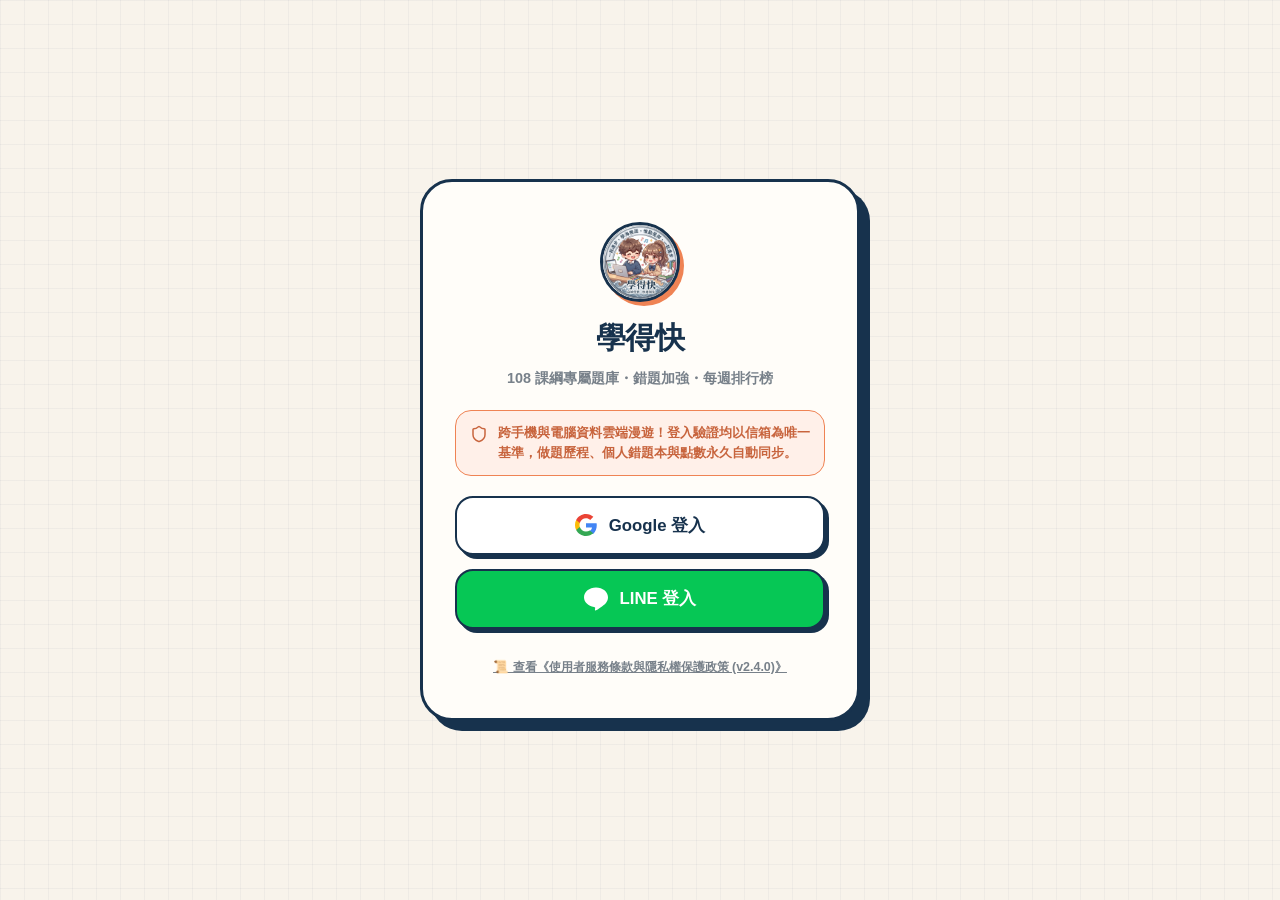
==== commit 097c91a8: "🚀 Release: 學得快最新正式發布版本 (Compiled & Obfuscated)" ====
--- a/index.html
+++ b/index.html
@@ -16,37 +16,44 @@
   <meta http-equiv="Cache-Control" content="no-cache" />
   <meta http-equiv="Pragma" content="no-cache" />
   <script>
-    // 進入首頁即刻重置重定向保護標記，並撫平 Cache-Buster 參數
-    try {
-      sessionStorage.removeItem('__sh_last_redirect__');
-      sessionStorage.removeItem('__sh_redirect_count__');
-      if (window.location.search && (window.location.search.includes('clean=') || window.location.search.includes('v='))) {
-        var cleanSearch = window.location.search.replace(/[?&](clean|v)=\d+/, '').replace(/^&/, '?');
-        var cleanUrl = window.location.pathname + (cleanSearch ? cleanSearch : '') + window.location.hash;
-        window.history.replaceState(null, '', cleanUrl);
-      }
-    } catch (_) {}
+    // ⚡ 社群 In-App 瀏覽器相容守衛：LINE 內建瀏覽器自動喚起原生外部瀏覽器 (Safari / Chrome)
+    (function() {
+      try {
+        sessionStorage.removeItem('__sh_last_redirect__');
+        sessionStorage.removeItem('__sh_redirect_count__');
+        var ua = navigator.userAgent || navigator.vendor || window.opera || '';
+        var isLine = /Line\//i.test(ua);
+        if (isLine && !window.location.search.includes('openExternalBrowser=1')) {
+          var sep = window.location.search ? '&' : '?';
+          var target = window.location.href.split('#')[0] + sep + 'openExternalBrowser=1' + (window.location.hash || '');
+          window.location.replace(target);
+          return;
+        }
+        if (window.location.search && (window.location.search.includes('clean=') || window.location.search.includes('v='))) {
+          var cleanSearch = window.location.search.replace(/[?&](clean|v)=\d+/, '').replace(/^&/, '?');
+          var cleanUrl = window.location.pathname + (cleanSearch ? cleanSearch : '') + window.location.hash;
+          window.history.replaceState(null, '', cleanUrl);
+        }
+      } catch (_) {}
+    })();
   </script>
-  <!-- ══════ Security Headers (防火牆) ══════ -->
+  <!-- ══════ Security Headers (防火牆：移除 unsafe-eval 與非必要外部網域，嚴格白名單) ══════ -->
   <meta http-equiv="Content-Security-Policy" content="
     default-src 'self';
-    script-src 'self' 'unsafe-inline' 'unsafe-eval' blob:
+    script-src 'self' 'unsafe-inline' blob:
       https://apis.google.com
       https://accounts.google.com
-      https://cdn.jsdelivr.net
-      https://www.googletagmanager.com
       https://static.line-scdn.net
       https://*.line-scdn.net
-      https://*.cloudflareinsights.com
+      https://*.firebasedatabase.app
       https://studyhub-edge-backend.jimmylee1020227.workers.dev;
     worker-src 'self' blob:;
     child-src 'self' blob:;
     style-src 'self' 'unsafe-inline'
       https://fonts.googleapis.com
-      https://cdn.jsdelivr.net;
+      https://accounts.google.com;
     font-src 'self' data:
-      https://fonts.gstatic.com
-      https://cdn.jsdelivr.net;
+      https://fonts.gstatic.com;
     img-src 'self' data: blob:
       https://api.dicebear.com
       https://lh3.googleusercontent.com
@@ -64,7 +71,6 @@
       wss://localhost:*
       https://studyhub-edge-backend.jimmylee1020227.workers.dev
       https://*.jimmylee1020227.workers.dev
-      https://*.cloudflareinsights.com
       https://*.firebaseio.com
       https://*.firebasedatabase.app
       https://*.asia-southeast1.firebasedatabase.app
@@ -75,31 +81,23 @@
       https://securetoken.googleapis.com
       https://fonts.googleapis.com
       https://fonts.gstatic.com
-      https://api.github.com
+      https://api.emailjs.com
+      https://api.dicebear.com
       https://*.line.me
       https://api.line.me
       https://access.line.me
       https://*.line-scdn.net
       https://static.line-scdn.net
       https://liffsdk.line-scdn.net
-      https://*.line.biz
-      https://*.line-apps.com
-      https://goodlearn5.github.io
-      https://jimmylee1020227-bot.github.io;
+      https://goodlearn5.github.io;
     frame-src
       https://accounts.google.com
       https://access.line.me
       https://*.line.me
-      https://*.line.biz
-      https://*.line-apps.com
       https://*.firebasedatabase.app
       https://*.asia-southeast1.firebasedatabase.app
       https://*.firebaseio.com
-      https://studyhub-edge-backend.jimmylee1020227.workers.dev
-      https://*.jimmylee1020227.workers.dev
-      https://*.workers.dev
-      https://*.cloudflare.com
-      https://*.pages.dev;
+      https://studyhub-edge-backend.jimmylee1020227.workers.dev;
     object-src 'none';
     base-uri 'self';
     form-action 'self' https://accounts.google.com https://access.line.me;
@@ -230,8 +228,7 @@
   <link rel="preload" as="style" href="https://fonts.googleapis.com/css2?family=Noto+Sans+TC:wght@500;700&family=Plus+Jakarta+Sans:wght@600;700;800&family=JetBrains+Mono:wght@500&display=swap" onload="this.onload=null;this.rel='stylesheet'">
   <noscript><link rel="stylesheet" href="https://fonts.googleapis.com/css2?family=Noto+Sans+TC:wght@500;700&family=Plus+Jakarta+Sans:wght@600;700;800&family=JetBrains+Mono:wght@500&display=swap"></noscript>
   <style>@keyframes xdkPulse{0%,to{opacity:1;transform:scale(1)}50%{opacity:.92;transform:scale(1.05)}}@keyframes xdkShimmer{0%{transform:translate(-100%)}to{transform:translate(200%)}}.seo-semantic-container{text-align:left;color:#17324d;background:#fff;border:2px solid #17324d;border-radius:20px;max-width:960px;margin:40px auto;padding:24px;font-family:-apple-system,BlinkMacSystemFont,PingFang TC,Microsoft JhengHei,sans-serif;line-height:1.7;box-shadow:4px 4px #17324d}.seo-grid{grid-template-columns:repeat(auto-fit,minmax(260px,1fr));gap:16px;margin:20px 0;display:grid}.seo-card{background:#fdfaf6;border:1.5px solid #ded3c5;border-radius:14px;padding:16px}</style>
-  <script type="module" crossorigin src="./assets/index-BeK6qZb4.js"></script>
-  <link rel="stylesheet" crossorigin href="./assets/vendor-katex-DFBh95Kb.css">
+  <script type="module" crossorigin src="./assets/index-CwVqSfxg.js"></script>
   <link rel="stylesheet" crossorigin href="./assets/index-CyNergMx.css">
 </head>
 
@@ -248,7 +245,8 @@
       <div style="margin-top:20px;width:140px;height:5px;background:#e2d9cd;border-radius:4px;overflow:hidden;position:relative;">
         <div style="position:absolute;top:0;left:0;width:50%;height:100%;background:#ef8354;border-radius:4px;animation:xdkShimmer 1.2s infinite ease-in-out;"></div>
       </div>
-      <p style="margin-top:14px;font-size:0.84rem;color:#a0aec0;font-weight:600;">正在啟動即時測驗系統與單元題庫...</p>
+      <p id="boot-status-text" style="margin-top:14px;font-size:0.84rem;color:#a0aec0;font-weight:600;">正在啟動即時測驗系統與單元題庫...</p>
+      <div id="boot-timeout-actions" style="margin-top:12px;display:none;"></div>
     </div>
 
     <!-- 靜態高權重語意 HTML (Googlebot 爬蟲 10 分鐘秒收錄核心架構) -->
@@ -337,22 +335,37 @@
   </noscript>
 
 
-  <!-- 🛡️ 全局白屏監控救生圈：若 React 因極端網絡延遲未能渲染，提供就地刷新按鈕，絕不進行錯誤的子路徑重定向 -->
+  <!-- 🛡️ 全局白屏監控救生圈：漸進式載入提示與極端網路救援，絕不粗暴銷毀 React DOM 掛載點 -->
   <script>
-    setTimeout(function () {
-      var root = document.getElementById('root');
-      // The root contains SEO pre-rendered children before React mounts, so
-      // checking only for an empty root misses failed module loads forever.
-      if (root && root.querySelector('[data-app-boot-screen]')) {
-        root.innerHTML = '<div style="min-height:100vh;display:flex;align-items:center;justify-content:center;background:#f8f3eb;padding:20px;font-family:sans-serif;">' +
-          '<div style="max-width:420px;width:100%;background:#fffdf9;border:3px solid #17324d;border-radius:20px;box-shadow:6px 6px 0 #17324d;padding:28px;text-align:center;">' +
-          '<div style="font-size:2.5rem;margin-bottom:12px;">🌱</div>' +
-          '<h2 style="color:#17324d;font-weight:900;margin-bottom:8px;">頁面載入逾時</h2>' +
-          '<p style="color:#5b6772;font-size:0.9rem;margin-bottom:20px;line-height:1.6;">網路連線可能較慢，請點擊下方按鈕重新整理：</p>' +
-          '<button onclick="window.location.reload(true)" style="background:#ef8354;color:#fff;border:2px solid #17324d;border-radius:12px;padding:10px 24px;font-weight:800;font-size:0.95rem;cursor:pointer;box-shadow:3px 3px 0 #17324d;">🔄 重新整理頁面</button>' +
-          '</div></div>';
-      }
-    }, 10000);
+    (function() {
+      // 6 秒慢速網路感知提示
+      setTimeout(function () {
+        var statusEl = document.getElementById('boot-status-text');
+        if (statusEl && document.querySelector('[data-app-boot-screen]')) {
+          statusEl.textContent = '🌱 行動網路連線稍慢，正在加速載入題庫系統，請稍候...';
+          statusEl.style.color = '#ef8354';
+        }
+      }, 6000);
+
+      // 25 秒極端異常網路救援（提供自救按鈕，但保留原 DOM，讓下載好的模組依然可以無縫掛載）
+      setTimeout(function () {
+        var actionsEl = document.getElementById('boot-timeout-actions');
+        var statusEl = document.getElementById('boot-status-text');
+        if (actionsEl && document.querySelector('[data-app-boot-screen]')) {
+          if (statusEl) {
+            statusEl.textContent = '連線時間較長，若畫面持續停滯，可嘗試重新整理：';
+            statusEl.style.color = '#78818a';
+          }
+          actionsEl.style.display = 'flex';
+          actionsEl.style.flexDirection = 'column';
+          actionsEl.style.alignItems = 'center';
+          actionsEl.style.gap = '8px';
+          actionsEl.innerHTML = 
+            '<button onclick="window.location.reload(true)" style="background:#ef8354;color:#fff;border:2px solid #17324d;border-radius:10px;padding:8px 20px;font-weight:800;font-size:0.88rem;cursor:pointer;box-shadow:3px 3px 0 #17324d;">🔄 重新整理頁面</button>' +
+            '<div style="font-size:0.75rem;color:#94a3b8;margin-top:4px;">或使用右上角「⋯」選擇在 Safari / Chrome 中開啟</div>';
+        }
+      }, 25000);
+    })();
   </script>
 </body>
 
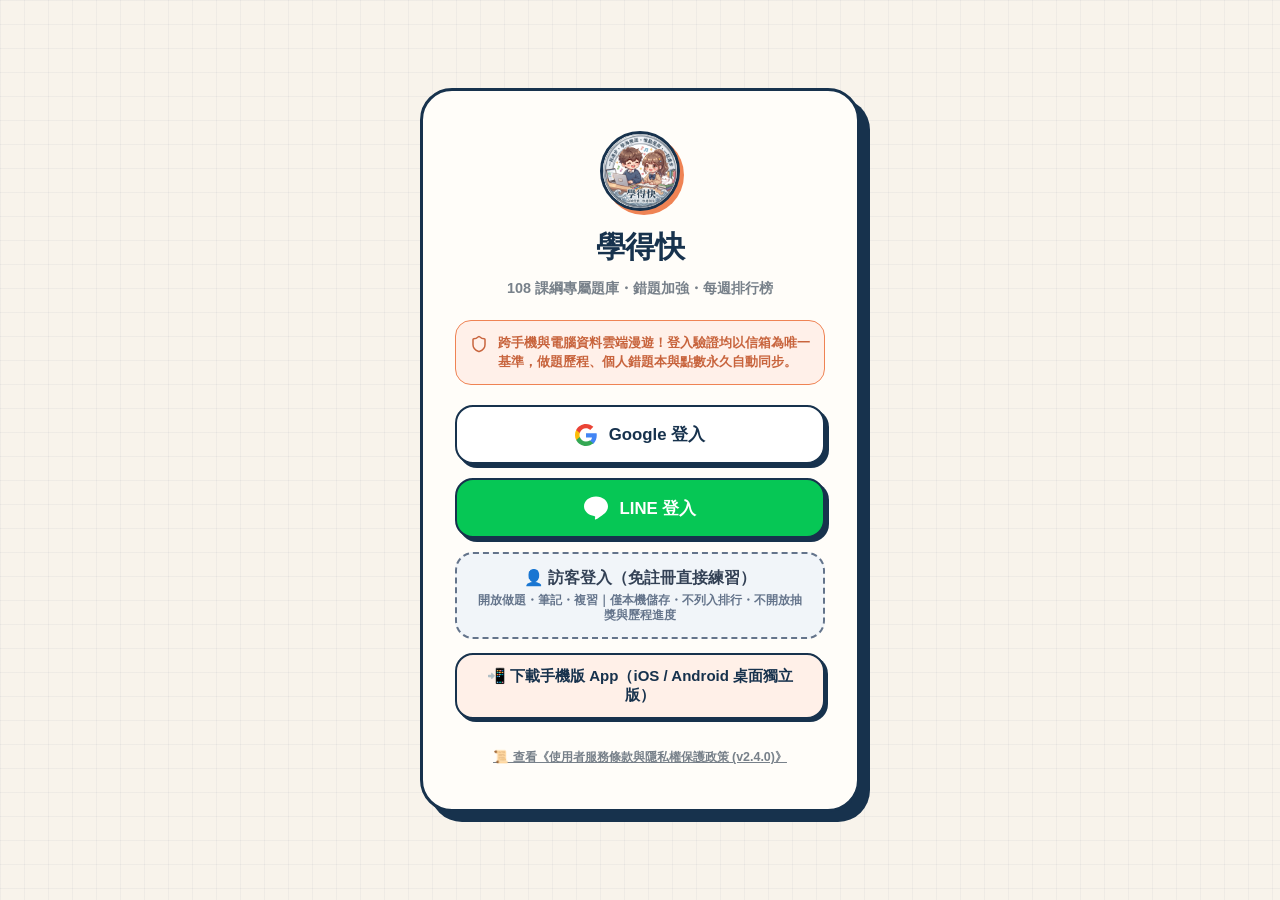
==== commit a75e0fa6: "🚀 Release: 學得快最新正式發布版本 (Compiled & Obfuscated)" ====
--- a/index.html
+++ b/index.html
@@ -6,8 +6,29 @@
 
   <link rel="icon" type="image/jpeg" href="/learn5/favicon.jpg" />
   <link rel="alternate icon" type="image/jpeg" href="./favicon.jpg" />
-  <link rel="apple-touch-icon" href="/learn5/logo.jpg" />
-  <meta name="viewport" content="width=device-width, initial-scale=1.0" />
+  <link rel="apple-touch-icon" sizes="180x180" href="./apple-touch-icon.png" />
+  <link rel="manifest" href="./manifest.webmanifest" />
+  <meta name="viewport" content="width=device-width, initial-scale=1.0, viewport-fit=cover" />
+  <meta name="theme-color" content="#f8f3eb" />
+  <meta name="mobile-web-app-capable" content="yes" />
+  <meta name="apple-mobile-web-app-capable" content="yes" />
+  <meta name="apple-mobile-web-app-status-bar-style" content="default" />
+  <meta name="apple-mobile-web-app-title" content="學得快" />
+  <script>
+    (function() {
+      try {
+        window.addEventListener('beforeinstallprompt', function(e) {
+          e.preventDefault();
+          window.__shDeferredInstallPrompt = e;
+        });
+        if ('serviceWorker' in navigator && !window.ReactNativeWebView) {
+          window.addEventListener('load', function() {
+            navigator.serviceWorker.register('./sw.js').catch(function() {});
+          });
+        }
+      } catch (_) {}
+    })();
+  </script>
   <meta name="google-site-verification" content="Tp_jqenOU67d9NNQD16yP9-drnJ4A-Di8e-G2F6MIsM" />
   <title>學得快 | 國高中108課綱全科題庫・國中會考・高中學測複習・各單元重點筆記</title>
   <meta name="description"
@@ -16,19 +37,11 @@
   <meta http-equiv="Cache-Control" content="no-cache" />
   <meta http-equiv="Pragma" content="no-cache" />
   <script>
-    // ⚡ 社群 In-App 瀏覽器相容守衛：LINE 內建瀏覽器自動喚起原生外部瀏覽器 (Safari / Chrome)
+    // ⚡ URL 清理守衛：保留 LINE 內建瀏覽器原生環境（支援 LIFF 免密碼一鍵登入，Google 登入則由頁面彈窗引導跳轉外部瀏覽器）
     (function() {
       try {
         sessionStorage.removeItem('__sh_last_redirect__');
         sessionStorage.removeItem('__sh_redirect_count__');
-        var ua = navigator.userAgent || navigator.vendor || window.opera || '';
-        var isLine = /Line\//i.test(ua);
-        if (isLine && !window.location.search.includes('openExternalBrowser=1')) {
-          var sep = window.location.search ? '&' : '?';
-          var target = window.location.href.split('#')[0] + sep + 'openExternalBrowser=1' + (window.location.hash || '');
-          window.location.replace(target);
-          return;
-        }
         if (window.location.search && (window.location.search.includes('clean=') || window.location.search.includes('v='))) {
           var cleanSearch = window.location.search.replace(/[?&](clean|v)=\d+/, '').replace(/^&/, '?');
           var cleanUrl = window.location.pathname + (cleanSearch ? cleanSearch : '') + window.location.hash;
@@ -228,8 +241,8 @@
   <link rel="preload" as="style" href="https://fonts.googleapis.com/css2?family=Noto+Sans+TC:wght@500;700&family=Plus+Jakarta+Sans:wght@600;700;800&family=JetBrains+Mono:wght@500&display=swap" onload="this.onload=null;this.rel='stylesheet'">
   <noscript><link rel="stylesheet" href="https://fonts.googleapis.com/css2?family=Noto+Sans+TC:wght@500;700&family=Plus+Jakarta+Sans:wght@600;700;800&family=JetBrains+Mono:wght@500&display=swap"></noscript>
   <style>@keyframes xdkPulse{0%,to{opacity:1;transform:scale(1)}50%{opacity:.92;transform:scale(1.05)}}@keyframes xdkShimmer{0%{transform:translate(-100%)}to{transform:translate(200%)}}.seo-semantic-container{text-align:left;color:#17324d;background:#fff;border:2px solid #17324d;border-radius:20px;max-width:960px;margin:40px auto;padding:24px;font-family:-apple-system,BlinkMacSystemFont,PingFang TC,Microsoft JhengHei,sans-serif;line-height:1.7;box-shadow:4px 4px #17324d}.seo-grid{grid-template-columns:repeat(auto-fit,minmax(260px,1fr));gap:16px;margin:20px 0;display:grid}.seo-card{background:#fdfaf6;border:1.5px solid #ded3c5;border-radius:14px;padding:16px}</style>
-  <script type="module" crossorigin src="./assets/index-CwVqSfxg.js"></script>
-  <link rel="stylesheet" crossorigin href="./assets/index-CyNergMx.css">
+  <script type="module" crossorigin src="./assets/index-BUpZ3F0i.js"></script>
+  <link rel="stylesheet" crossorigin href="./assets/index-BYliy1NQ.css">
 </head>
 
 <body>
--- a/assets/index-BYliy1NQ.css
+++ b/assets/index-BYliy1NQ.css
@@ -0,0 +1 @@
+:root{--font-sans:"Plus Jakarta Sans", "Noto Sans TC", -apple-system, BlinkMacSystemFont, "Segoe UI", Roboto, sans-serif;--font-mono:"JetBrains Mono", ui-monospace, SFMono-Regular, Menlo, Monaco, Consolas, monospace;--color-navy:var(--theme-border,#17324d);--color-navy-dark:#0f2235;--color-navy-light:#244766;--color-coral:var(--theme-accent,#ef8354);--color-coral-hover:var(--theme-accent-hover,#df7549);--color-coral-dark:var(--theme-accent-dark,#d76740);--color-yellow:#f7cf68;--color-yellow-light:#fff7d9;--color-yellow-gold:#fff3bd;--color-paper:var(--theme-bg,#f8f3eb);--color-card:var(--theme-card,#fffdf9);--color-card-border:var(--theme-border,#17324d);--color-text-main:var(--theme-border,#17324d);--color-text-muted:#475569;--color-text-dim:#334155;--color-text-light:#64748b;--color-chinese-bg:#fff0e9;--color-chinese-text:#c8643d;--color-english-bg:#e8f0f2;--color-english-text:#48717e;--color-math-bg:#fff7d9;--color-math-text:#9a741e;--color-science-bg:#e8f6ed;--color-science-text:#347650;--color-social-bg:#f8dfcc;--color-social-text:#995f3b;--border-paper:#e8ded0;--border-paper-dark:#ded3c5;--border-divider:#dfd3c4;--bg-dark:var(--theme-bg,#f8f3eb);--bg-card:var(--theme-card,#fffdf9);--bg-card-hover:#fff;--bg-glass:var(--theme-bg-glass,#f8f3ebeb);--bg-input:var(--theme-bg,#f8f3eb);--color-text-input:var(--theme-border,#17324d);--border-subtle:#ded3c5;--border-glow:var(--theme-border,#17324d);--border-active:var(--theme-accent,#ef8354);--text-main:var(--theme-border,#17324d);--text-muted:#5b6772;--text-dim:#78818a;--shadow-card:6px 6px 0px var(--theme-border,#17324d);--shadow-card-yellow:8px 8px 0px #f7cf68;--shadow-card-soft:0 18px 45px #17324d12;--shadow-card-elevated:0 16px 35px #17324d24;--shadow-btn:3px 3px 0px var(--theme-border,#17324d);--shadow-btn-coral:0px 6px 0px var(--theme-accent-dark,#d76740);--radius-sm:12px;--radius-md:16px;--radius-lg:20px;--radius-xl:28px;--radius-full:9999px;--transition:all .18s cubic-bezier(.16, 1, .3, 1)}*{box-sizing:border-box;margin:0;padding:0}html{-webkit-text-size-adjust:100%;max-width:100%;overflow-x:clip}body{font-family:var(--font-sans);background-color:var(--theme-bg,#f8f3eb);color:var(--color-text-main);background-image:linear-gradient(var(--theme-grid,#17324d0b) 1px, transparent 1px), linear-gradient(90deg, var(--theme-grid,#17324d0b) 1px, transparent 1px);background-size:24px 24px;background-attachment:scroll;max-width:100%;min-height:100vh;line-height:1.6;overflow-x:clip}#root,.app-container{width:100%;max-width:100%;overflow-x:clip}@supports not (overflow-x:clip){html,body,#root,.app-container{overflow-x:hidden}}.perf-card-auto{content-visibility:auto;contain-intrinsic-size:1px 160px}.display-font{letter-spacing:-.04em;font-family:Plus Jakarta Sans,Noto Sans TC,sans-serif}.paper-grid{background-image:linear-gradient(var(--theme-grid,#17324d0b) 1px, transparent 1px), linear-gradient(90deg, var(--theme-grid,#17324d0b) 1px, transparent 1px);background-size:24px 24px}.glass-panel{background:var(--theme-card,#fffdf9);border:2px solid var(--theme-border,#17324d);border-radius:var(--radius-xl);box-shadow:6px 6px 0px var(--theme-border,#17324d);transition:var(--transition);color:var(--theme-border,#17324d)}.glass-panel:hover{box-shadow:8px 8px 0px var(--theme-border,#17324d);transform:translate(-2px,-2px)}.glass-panel-glow{background:var(--theme-card,#fffdf9);border:2.5px solid var(--theme-border,#17324d);box-shadow:8px 8px #f7cf68}input,textarea,select{font-family:var(--font-sans);background-color:var(--theme-bg,#f8f3eb);border:1.5px solid #ded3c5;border-radius:12px;outline:none;font-weight:600;transition:border-color .16s,box-shadow .16s,background-color .16s;color:var(--theme-border,#17324d)!important}input:focus,textarea:focus,select:focus{border-color:var(--theme-accent,#ef8354)!important;background-color:var(--theme-card,#fffdf9)!important;box-shadow:0 0 0 3px var(--theme-accent-shadow-light,#ef835438)!important}input::placeholder,textarea::placeholder{color:#8f9ba5!important;opacity:1!important}option{color:var(--theme-border,#17324d)!important;background-color:var(--theme-card,#fffdf9)!important}.btn{font-family:var(--font-sans);border-radius:var(--radius-md);border:2px solid var(--theme-border,#17324d);cursor:pointer;-webkit-user-select:none;user-select:none;justify-content:center;align-items:center;gap:8px;padding:10px 20px;font-size:.95rem;font-weight:800;text-decoration:none;transition:transform .16s cubic-bezier(.23,1,.32,1),box-shadow .16s,background-color .16s;display:inline-flex}.btn:disabled,button:disabled{cursor:not-allowed;opacity:.55;box-shadow:none!important;transform:none!important}.btn:active:not(:disabled){transform:translate(2px,2px);box-shadow:1px 1px 0px var(--theme-border,#17324d)!important}.btn-primary{background:var(--theme-accent,#ef8354);color:#fff;text-shadow:0 1px 2px #0f223599;box-shadow:0 6px 0 var(--theme-accent-dark,#d76740);border-color:var(--theme-border,#17324d)}.btn-primary:hover{background:var(--theme-accent-hover,#df7549);box-shadow:0 8px 0 var(--theme-accent-dark,#d76740);transform:translateY(-2px)}.btn-secondary{background:var(--theme-card,#fffdf9);color:var(--theme-border,#17324d);box-shadow:3px 3px 0px var(--theme-border,#17324d)}.btn-secondary:hover{background:var(--theme-bg,#f8f3eb);box-shadow:4px 4px 0px var(--theme-border,#17324d);transform:translate(-1px,-1px)}.btn-navy{background:var(--theme-border,#17324d);color:#fff;border-radius:var(--radius-full);box-shadow:3px 3px 0px var(--theme-shadow,#17324d40)}.btn-navy:hover{background:#244766}.btn-fire{color:#fff;border-color:var(--theme-border,#17324d);box-shadow:3px 3px 0px var(--theme-border,#17324d);background:#ef4444}.btn-fire:hover{box-shadow:5px 5px 0px var(--theme-border,#17324d);background:#dc2626;transform:translateY(-2px)}.btn-gold{color:var(--theme-border,#17324d);border-color:var(--theme-border,#17324d);box-shadow:3px 3px 0px var(--theme-border,#17324d);background:#f7cf68}.btn-gold:hover{box-shadow:5px 5px 0px var(--theme-border,#17324d);background:#eed075;transform:translateY(-2px)}.btn-ghost{color:var(--color-text-muted);background:0 0;border:1.5px solid #0000}.btn-ghost:hover{color:var(--theme-border,#17324d);background:#17324d0f;border-color:#d8cec0}.btn-icon{border-radius:50%;justify-content:center;align-items:center;padding:8px;display:inline-flex}.badge{border-radius:var(--radius-full);border:1.5px solid var(--theme-border,#17324d);letter-spacing:.02em;align-items:center;gap:5px;padding:4px 12px;font-size:.75rem;font-weight:800;display:inline-flex}.badge-indigo{color:var(--theme-border,#17324d);background:#e0e7ff}.badge-gold{color:#806523;background:#fff7d9}.badge-fire{color:#c2410c;background:#fff0e9}.badge-emerald{color:#047857;background:#ecfdf5}.badge-coral{color:#c8643d;background:#fff0e9;border-color:#edc8b7}.badge-blue{color:#48717e;background:#e8f0f2;border-color:#a9d4d9}.pulse-dot{animation:1.8s ease-in-out infinite pulseDot}@keyframes pulseDot{0%,to{opacity:1;transform:scale(1)}50%{opacity:.7;transform:scale(1.3)}}.quiz-option{color:#68737d;cursor:pointer;background:#faf7f2;border:1.5px solid #e8ded0;border-radius:16px;transition:all .15s}.quiz-option:hover{border-color:var(--theme-accent,#ef8354);color:var(--theme-border,#17324d);background:#fff8f0}.quiz-option-selected{box-shadow:0 0 0 1px var(--theme-accent-shadow,#ef835440), 3px 3px 0px var(--theme-accent,#ef8354);border:2px solid var(--theme-accent,#ef8354)!important;color:#c8643d!important;background:#fff0e9!important}.quiz-option-correct{box-shadow:3px 3px #54a87a;color:#347650!important;background:#e8f6ed!important;border:2px solid #54a87a!important}.quiz-option-wrong{box-shadow:3px 3px 0px var(--theme-accent,#ef8354);border:2px solid var(--theme-accent,#ef8354)!important;color:#c8643d!important;background:#fff0e9!important}.navbar-wrapper{background:var(--theme-bg-glass,#f8f3ebeb);-webkit-backdrop-filter:blur(14px);box-shadow:0 4px 20px var(--theme-shadow-light,#17324d0a);border-bottom:1.5px solid #e8ded0}.main-content{max-width:1440px;margin:0 auto;padding:28px 24px 80px}.modal-overlay{background:var(--theme-overlay,#17324da6);-webkit-backdrop-filter:blur(6px);backdrop-filter:blur(6px);z-index:1000;justify-content:center;align-items:center;padding:16px;animation:.18s ease-out fadeIn;display:flex;position:fixed;top:0;bottom:0;left:0;right:0}.modal-card{background:var(--theme-card,#fffdf9);border:2.5px solid var(--theme-border,#17324d);border-radius:var(--radius-xl);width:100%;max-width:600px;max-height:90vh;box-shadow:10px 10px 0px var(--theme-border,#17324d);color:var(--theme-border,#17324d);animation:.25s cubic-bezier(.16,1,.3,1) slideUp;overflow-y:auto}.modal-header{border-bottom:2px solid var(--theme-border,#17324d);background:var(--theme-card,#fffdf9);justify-content:space-between;align-items:center;padding:20px 24px;display:flex}.modal-body{padding:24px}.modal-footer{border-top:2px solid var(--theme-border,#17324d);background:var(--theme-card,#fffdf9);justify-content:flex-end;align-items:center;gap:12px;padding:16px 24px;display:flex}@keyframes fadeIn{0%{opacity:0}to{opacity:1}}@keyframes slideUp{0%{opacity:0;transform:translateY(18px)scale(.98)}to{opacity:1;transform:translateY(0)scale(1)}}@keyframes pulseGlow{0%,to{box-shadow:0 0 10px #ef83544d}50%{box-shadow:0 0 25px #ef835499}}.fire-pulse{animation:1.8s ease-in-out infinite pulseGlow}@media (max-width:768px){html{-webkit-text-size-adjust:100%}body{-webkit-tap-highlight-color:transparent;background-attachment:scroll}.main-content{padding:14px 12px calc(84px + env(safe-area-inset-bottom,0px))}input,textarea,select{font-size:max(16px,.95rem)}.modal-overlay{padding:12px}.modal-card{max-height:calc(92dvh - env(safe-area-inset-top,0px) - env(safe-area-inset-bottom,0px));max-width:100%!important}}.marquee-bar{background:linear-gradient(90deg, var(--theme-border,#17324d) 0%, #1f4268 50%, var(--theme-border,#17324d) 100%);height:38px;min-height:38px;color:var(--theme-card,#fffdf9);border-bottom:2px solid var(--theme-accent,#ef8354);box-shadow:0 2px 10px var(--theme-shadow,#17324d40);z-index:60;-webkit-user-select:none;user-select:none;align-items:center;padding:0 12px;font-size:.85rem;transition:all .3s;display:flex;position:relative;overflow:hidden}.marquee-bar.marquee-fire{background:linear-gradient(90deg,#7f1d1d 0%,#c2410c 45%,#ea580c 55%,#7f1d1d 100%);border-bottom:2px solid #facc15;box-shadow:0 3px 14px #ef444459}.marquee-badge-pill{z-index:3;background:var(--theme-accent,#ef8354);color:#fff;white-space:nowrap;letter-spacing:.5px;border-radius:999px;flex-shrink:0;align-items:center;gap:5px;padding:3px 10px;font-size:.75rem;font-weight:800;display:inline-flex;position:relative;box-shadow:0 2px 6px #0003}.marquee-badge-pill.fire{color:#7f1d1d;background:#facc15;box-shadow:0 0 10px #facc1599}.marquee-fade-left{background:linear-gradient(to right, var(--theme-border,#17324d), transparent);z-index:2;pointer-events:none;width:28px;position:absolute;top:0;bottom:0;left:110px}.marquee-bar.marquee-fire .marquee-fade-left{background:linear-gradient(90deg,#7f1d1d,#0000)}.marquee-fade-right{background:linear-gradient(to left, var(--theme-border,#17324d), transparent);z-index:2;pointer-events:none;width:32px;position:absolute;top:0;bottom:0;right:70px}.marquee-bar.marquee-fire .marquee-fade-right{background:linear-gradient(270deg,#7f1d1d,#0000)}.marquee-track-container{cursor:pointer;flex:1;align-items:center;height:100%;margin:0 8px;display:flex;position:relative;overflow:hidden}.marquee-track{white-space:nowrap;will-change:transform;align-items:center;animation:32s linear infinite marqueeRoll;display:inline-flex}.marquee-track:hover{animation-play-state:paused}@keyframes marqueeRoll{0%{transform:translate(0%)}to{transform:translate(-50%)}}.marquee-item{color:#fef08a;letter-spacing:.3px;align-items:center;gap:12px;padding:0 28px;font-weight:600;display:inline-flex}.marquee-item-normal{color:#f8fafc}.marquee-right-actions{z-index:3;flex-shrink:0;align-items:center;gap:8px;display:flex;position:relative}.marquee-time-tag{color:#ffffffb3;font-size:.72rem;font-family:var(--font-mono);background:#00000040;border-radius:4px;padding:2px 7px}.marquee-close-btn{color:#ffffffa6;cursor:pointer;background:0 0;border:none;border-radius:4px;justify-content:center;align-items:center;padding:3px;transition:all .15s;display:flex}.marquee-close-btn:hover{color:#fff;background:#fff3}@media (max-width:640px){.marquee-bar{height:34px;min-height:34px;padding:0 8px;font-size:.8rem}.marquee-fade-left{width:16px;left:88px}.marquee-fade-right{width:16px;right:48px}.marquee-time-tag{display:none}}body.theme-paper{--theme-bg:#f8f3eb;--theme-bg-glass:#f8f3ebeb;--theme-card:#fffdf9;--theme-border:#17324d;--theme-accent:#ef8354;--theme-accent-hover:#df7549;--theme-accent-dark:#d76740;--theme-grid:#17324d0b;--theme-shadow:#17324d40;--theme-shadow-light:#17324d0a;--theme-overlay:#17324da6;--theme-accent-shadow:#ef835440;--theme-accent-shadow-light:#ef835438}body.theme-matcha{--theme-bg:#eef6f0;--theme-bg-glass:#eef6f0eb;--theme-card:#f6fbf7;--theme-border:#123524;--theme-accent:#6ba354;--theme-accent-hover:#588b43;--theme-accent-dark:#4b7a37;--theme-grid:#1235240b;--theme-shadow:#12352440;--theme-shadow-light:#1235240a;--theme-overlay:#123524a6;--theme-accent-shadow:#6ba35440;--theme-accent-shadow-light:#6ba35438}body.theme-soda{--theme-bg:#eef4f8;--theme-bg-glass:#eef4f8eb;--theme-card:#f7fafc;--theme-border:#0f1c2e;--theme-accent:#3a86ff;--theme-accent-hover:#256bde;--theme-accent-dark:#1e5ab8;--theme-grid:#0f1c2e0b;--theme-shadow:#0f1c2e40;--theme-shadow-light:#0f1c2e0a;--theme-overlay:#0f1c2ea6;--theme-accent-shadow:#3a86ff40;--theme-accent-shadow-light:#3a86ff38}body.theme-sakura{--theme-bg:#fcf2f4;--theme-bg-glass:#fcf2f4eb;--theme-card:#fffbfc;--theme-border:#4a1525;--theme-accent:#e05263;--theme-accent-hover:#c94050;--theme-accent-dark:#a82e3c;--theme-grid:#4a15250b;--theme-shadow:#4a152540;--theme-shadow-light:#4a15250a;--theme-overlay:#4a1525a6;--theme-accent-shadow:#e0526340;--theme-accent-shadow-light:#e0526338}body.theme-lavender{--theme-bg:#f4f0f8;--theme-bg-glass:#f4f0f8eb;--theme-card:#faf8fc;--theme-border:#2d1b4e;--theme-accent:#8b5cf6;--theme-accent-hover:#7c3aed;--theme-accent-dark:#6d28d9;--theme-grid:#2d1b4e0b;--theme-shadow:#2d1b4e40;--theme-shadow-light:#2d1b4e0a;--theme-overlay:#2d1b4ea6;--theme-accent-shadow:#8b5cf640;--theme-accent-shadow-light:#8b5cf638}body.theme-lemon{--theme-bg:#fcfbf0;--theme-bg-glass:#fcfbf0eb;--theme-card:#fffef7;--theme-border:#4a3f00;--theme-accent:#eab308;--theme-accent-hover:#ca8a04;--theme-accent-dark:#a16207;--theme-grid:#4a3f000b;--theme-shadow:#4a3f0040;--theme-shadow-light:#4a3f000a;--theme-overlay:#4a3f00a6;--theme-accent-shadow:#eab30840;--theme-accent-shadow-light:#eab30838}body.theme-oat{--theme-bg:#f5f0eb;--theme-bg-glass:#f5f0ebeb;--theme-card:#fcf9f5;--theme-border:#3d2b1f;--theme-accent:#c27a3e;--theme-accent-hover:#a66530;--theme-accent-dark:#8c5324;--theme-grid:#3d2b1f0b;--theme-shadow:#3d2b1f40;--theme-shadow-light:#3d2b1f0a;--theme-overlay:#3d2b1fa6;--theme-accent-shadow:#c27a3e40;--theme-accent-shadow-light:#c27a3e38}body.theme-glacier{--theme-bg:#f4f6f8;--theme-bg-glass:#f4f6f8eb;--theme-card:#fcfcfd;--theme-border:#111827;--theme-accent:#64748b;--theme-accent-hover:#475569;--theme-accent-dark:#334155;--theme-grid:#1118270b;--theme-shadow:#11182740;--theme-shadow-light:#1118270a;--theme-overlay:#111827a6;--theme-accent-shadow:#64748b40;--theme-accent-shadow-light:#64748b38}.no-select,.no-select *,.watermark-container,.watermark-container *,body.quiz-active,body.quiz-active *{-webkit-user-select:none!important;user-select:none!important;-webkit-user-drag:none!important;-webkit-touch-callout:none!important}body.quiz-active img,body.quiz-active svg,body.quiz-active canvas{pointer-events:none!important;-webkit-user-drag:none!important;-webkit-user-select:none!important;user-select:none!important}@media print{body.quiz-active{display:none!important}}.watermark-container{position:relative}.watermark-overlay{z-index:0;opacity:.04;flex-wrap:wrap;place-content:flex-start;width:100%;height:100%;display:flex;position:absolute;top:0;left:0;overflow:hidden;pointer-events:none!important}.watermark-item{color:var(--theme-border,#17324d);white-space:nowrap;-webkit-user-select:none;user-select:none;padding:40px;font-size:1.1rem;font-weight:900;transform:rotate(-25deg);pointer-events:none!important}:focus-visible{transition:outline-offset .1s;outline:3px solid var(--theme-accent,#ef8354)!important;outline-offset:3px!important;box-shadow:0 0 0 5px #ef835440!important}button:focus-visible{outline:3px solid var(--theme-accent,#ef8354)!important;outline-offset:3px!important}a:focus-visible{outline:3px solid var(--theme-accent,#ef8354)!important;outline-offset:3px!important}input:focus-visible{outline:3px solid var(--theme-accent,#ef8354)!important;outline-offset:3px!important}select:focus-visible{outline:3px solid var(--theme-accent,#ef8354)!important;outline-offset:3px!important}textarea:focus-visible{outline:3px solid var(--theme-accent,#ef8354)!important;outline-offset:3px!important}@media (prefers-contrast:more){:root{--theme-border:#000!important;--text-dim:#1e293b!important}}.quiz-svg-wrapper{justify-content:center;align-items:center;width:100%;display:flex}.quiz-svg-wrapper svg{max-width:100%;height:auto;min-height:120px;margin:0 auto;display:block}.math-text-root{overflow-wrap:anywhere;word-break:break-word;max-width:100%}.katex-display{max-width:100%;overflow:auto hidden}@media (max-width:768px){.main-content{padding:14px 12px 92px}}.note-watermark-overlay{-webkit-user-select:none;user-select:none;pointer-events:none}
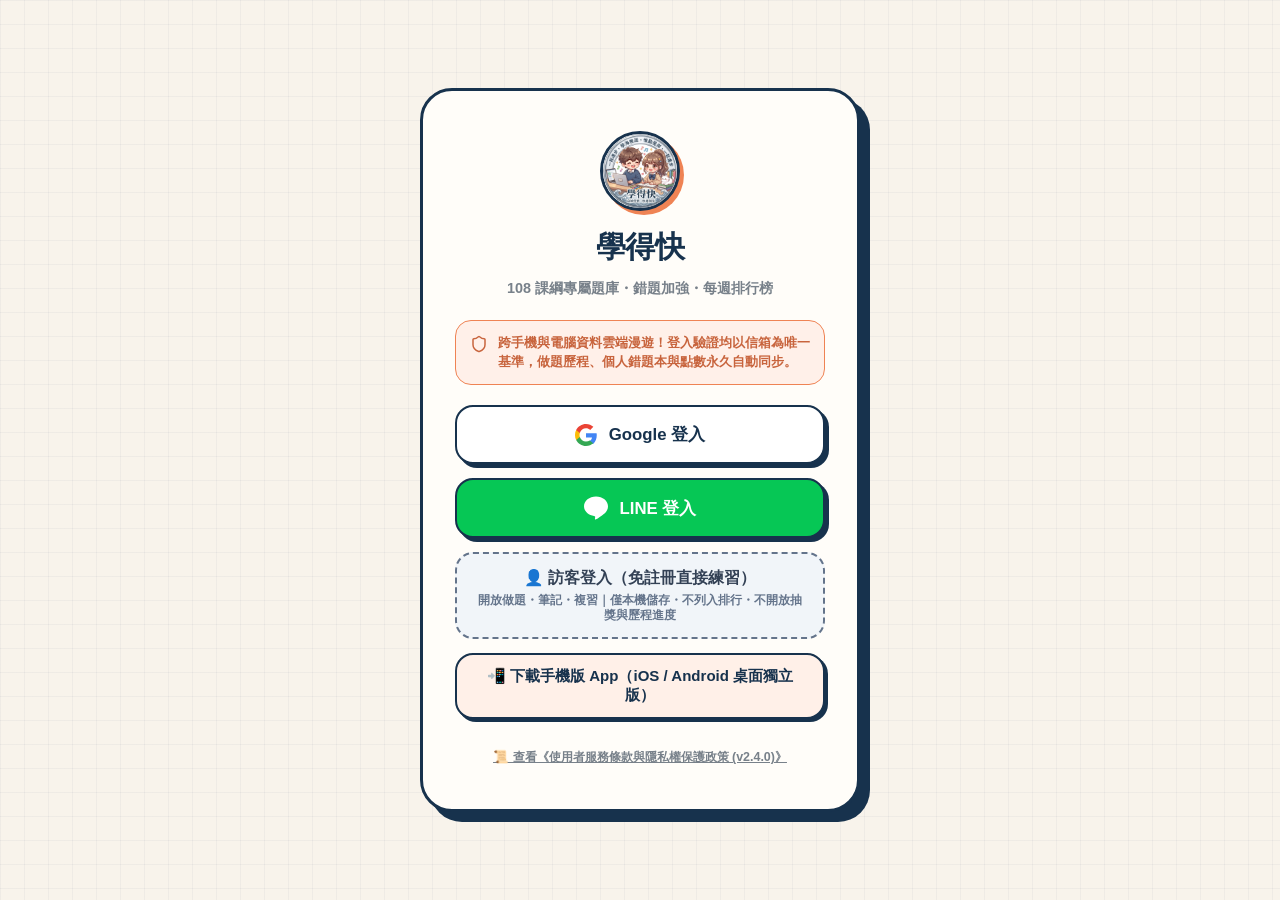
==== commit c225b9a1: "deploy: fix unit notes, lucky draw edge overlay, and notification bell badge" ====
--- a/index.html
+++ b/index.html
@@ -43,8 +43,10 @@
         sessionStorage.removeItem('__sh_last_redirect__');
         sessionStorage.removeItem('__sh_redirect_count__');
         if (window.location.search && (window.location.search.includes('clean=') || window.location.search.includes('v='))) {
-          var cleanSearch = window.location.search.replace(/[?&](clean|v)=\d+/, '').replace(/^&/, '?');
-          var cleanUrl = window.location.pathname + (cleanSearch ? cleanSearch : '') + window.location.hash;
+          var u = new URL(window.location.href);
+          u.searchParams.delete('clean');
+          u.searchParams.delete('v');
+          var cleanUrl = u.pathname + (u.search || '') + (u.hash || '');
           window.history.replaceState(null, '', cleanUrl);
         }
       } catch (_) {}
@@ -57,9 +59,7 @@
       https://apis.google.com
       https://accounts.google.com
       https://static.line-scdn.net
-      https://*.line-scdn.net
-      https://*.firebasedatabase.app
-      https://studyhub-edge-backend.jimmylee1020227.workers.dev;
+      https://liffsdk.line-scdn.net;
     worker-src 'self' blob:;
     child-src 'self' blob:;
     style-src 'self' 'unsafe-inline'
@@ -74,27 +74,23 @@
       https://*.line-scdn.net
       https://profile.line-scdn.net
       https://obs.line-scdn.net
-      https://*.github.io
+      https://goodlearn5.github.io
       https://studyhub-edge-backend.jimmylee1020227.workers.dev;
     connect-src 'self'
-      http://localhost:*
-      http://127.0.0.1:*
-      ws://localhost:*
-      ws://127.0.0.1:*
-      wss://localhost:*
       https://studyhub-edge-backend.jimmylee1020227.workers.dev
-      https://*.jimmylee1020227.workers.dev
       https://*.firebaseio.com
       https://*.firebasedatabase.app
       https://*.asia-southeast1.firebasedatabase.app
       wss://*.firebasedatabase.app
       wss://*.asia-southeast1.firebasedatabase.app
-      https://*.googleapis.com
+      https://www.googleapis.com
+      https://oauth2.googleapis.com
+      https://firebasestorage.googleapis.com
       https://identitytoolkit.googleapis.com
       https://securetoken.googleapis.com
       https://fonts.googleapis.com
+      https://api.emailjs.com
       https://fonts.gstatic.com
-      https://api.emailjs.com
       https://api.dicebear.com
       https://*.line.me
       https://api.line.me
@@ -119,8 +115,7 @@
   <meta http-equiv="X-Content-Type-Options" content="nosniff" />
   <meta name="referrer" content="strict-origin-when-cross-origin" />
   <meta http-equiv="Permissions-Policy" content="camera=(), microphone=(), geolocation=(), payment=()" />
-  <!-- LINE 官方純前端 LIFF SDK (defer 非同步加載，避免阻塞首頁渲染) -->
-  <script defer charset="utf-8" src="https://static.line-scdn.net/liff/edge/2/sdk.js"></script>
+  <!-- LINE LIFF SDK 由 socialAuthService 於 LINE WebView 內按需動態載入，避免一般瀏覽器首屏載入阻塞 -->
 
   <!-- ══════ 搜尋引擎爬蟲極速索引專屬指令 (Googlebot / Bingbot / Robots) ══════ -->
   <link rel="canonical" href="https://goodlearn5.github.io/learn5/" />
@@ -241,8 +236,8 @@
   <link rel="preload" as="style" href="https://fonts.googleapis.com/css2?family=Noto+Sans+TC:wght@500;700&family=Plus+Jakarta+Sans:wght@600;700;800&family=JetBrains+Mono:wght@500&display=swap" onload="this.onload=null;this.rel='stylesheet'">
   <noscript><link rel="stylesheet" href="https://fonts.googleapis.com/css2?family=Noto+Sans+TC:wght@500;700&family=Plus+Jakarta+Sans:wght@600;700;800&family=JetBrains+Mono:wght@500&display=swap"></noscript>
   <style>@keyframes xdkPulse{0%,to{opacity:1;transform:scale(1)}50%{opacity:.92;transform:scale(1.05)}}@keyframes xdkShimmer{0%{transform:translate(-100%)}to{transform:translate(200%)}}.seo-semantic-container{text-align:left;color:#17324d;background:#fff;border:2px solid #17324d;border-radius:20px;max-width:960px;margin:40px auto;padding:24px;font-family:-apple-system,BlinkMacSystemFont,PingFang TC,Microsoft JhengHei,sans-serif;line-height:1.7;box-shadow:4px 4px #17324d}.seo-grid{grid-template-columns:repeat(auto-fit,minmax(260px,1fr));gap:16px;margin:20px 0;display:grid}.seo-card{background:#fdfaf6;border:1.5px solid #ded3c5;border-radius:14px;padding:16px}</style>
-  <script type="module" crossorigin src="./assets/index-BUpZ3F0i.js"></script>
-  <link rel="stylesheet" crossorigin href="./assets/index-BYliy1NQ.css">
+  <script type="module" crossorigin src="./assets/index-Bi1lBWPT.js"></script>
+  <link rel="stylesheet" crossorigin href="./assets/index-B_ATyxZ9.css">
 </head>
 
 <body>
--- a/assets/index-B_ATyxZ9.css
+++ b/assets/index-B_ATyxZ9.css
@@ -0,0 +1 @@
+:root{--font-sans:"Plus Jakarta Sans", "Noto Sans TC", -apple-system, BlinkMacSystemFont, "Segoe UI", Roboto, sans-serif;--font-mono:"JetBrains Mono", ui-monospace, SFMono-Regular, Menlo, Monaco, Consolas, monospace;--color-navy:var(--theme-border,#17324d);--color-navy-dark:#0f2235;--color-navy-light:#244766;--color-coral:var(--theme-accent,#ef8354);--color-coral-hover:var(--theme-accent-hover,#df7549);--color-coral-dark:var(--theme-accent-dark,#d76740);--color-yellow:#f7cf68;--color-yellow-light:#fff7d9;--color-yellow-gold:#fff3bd;--color-paper:var(--theme-bg,#f8f3eb);--color-card:var(--theme-card,#fffdf9);--color-card-border:var(--theme-border,#17324d);--color-text-main:var(--theme-border,#17324d);--color-text-muted:#475569;--color-text-dim:#334155;--color-text-light:#64748b;--color-chinese-bg:#fff0e9;--color-chinese-text:#c8643d;--color-english-bg:#e8f0f2;--color-english-text:#48717e;--color-math-bg:#fff7d9;--color-math-text:#9a741e;--color-science-bg:#e8f6ed;--color-science-text:#347650;--color-social-bg:#f8dfcc;--color-social-text:#995f3b;--border-paper:#e8ded0;--border-paper-dark:#ded3c5;--border-divider:#dfd3c4;--bg-dark:var(--theme-bg,#f8f3eb);--bg-card:var(--theme-card,#fffdf9);--bg-card-hover:#fff;--bg-glass:var(--theme-bg-glass,#f8f3ebeb);--bg-input:var(--theme-bg,#f8f3eb);--color-text-input:var(--theme-border,#17324d);--border-subtle:#ded3c5;--border-glow:var(--theme-border,#17324d);--border-active:var(--theme-accent,#ef8354);--text-main:var(--theme-border,#17324d);--text-muted:#5b6772;--text-dim:#78818a;--shadow-card:6px 6px 0px var(--theme-border,#17324d);--shadow-card-yellow:8px 8px 0px #f7cf68;--shadow-card-soft:0 18px 45px #17324d12;--shadow-card-elevated:0 16px 35px #17324d24;--shadow-btn:3px 3px 0px var(--theme-border,#17324d);--shadow-btn-coral:0px 6px 0px var(--theme-accent-dark,#d76740);--radius-sm:12px;--radius-md:16px;--radius-lg:20px;--radius-xl:28px;--radius-full:9999px;--transition:all .18s cubic-bezier(.16, 1, .3, 1)}*{box-sizing:border-box;margin:0;padding:0}html{-webkit-text-size-adjust:100%;max-width:100%;overflow-x:clip}body{font-family:var(--font-sans);background-color:var(--theme-bg,#f8f3eb);color:var(--color-text-main);background-image:linear-gradient(var(--theme-grid,#17324d0b) 1px, transparent 1px), linear-gradient(90deg, var(--theme-grid,#17324d0b) 1px, transparent 1px);background-size:24px 24px;background-attachment:scroll;max-width:100%;min-height:100vh;line-height:1.6;overflow-x:clip}#root,.app-container{width:100%;max-width:100%;overflow-x:clip}@supports not (overflow-x:clip){html,body,#root,.app-container{overflow-x:hidden}}.perf-card-auto{content-visibility:auto;contain-intrinsic-size:0 76px}.display-font{letter-spacing:-.04em;font-family:Plus Jakarta Sans,Noto Sans TC,sans-serif}.paper-grid{background-image:linear-gradient(var(--theme-grid,#17324d0b) 1px, transparent 1px), linear-gradient(90deg, var(--theme-grid,#17324d0b) 1px, transparent 1px);background-size:24px 24px}.glass-panel{background:var(--theme-card,#fffdf9);border:2px solid var(--theme-border,#17324d);border-radius:var(--radius-xl);box-shadow:6px 6px 0px var(--theme-border,#17324d);transition:var(--transition);color:var(--theme-border,#17324d)}.glass-panel:hover{box-shadow:8px 8px 0px var(--theme-border,#17324d);transform:translate(-2px,-2px)}.glass-panel-glow{background:var(--theme-card,#fffdf9);border:2.5px solid var(--theme-border,#17324d);box-shadow:8px 8px #f7cf68}input,textarea,select{font-family:var(--font-sans);background-color:var(--theme-bg,#f8f3eb);border:1.5px solid #ded3c5;border-radius:12px;outline:none;font-weight:600;transition:border-color .16s,box-shadow .16s,background-color .16s;color:var(--theme-border,#17324d)!important}input:focus,textarea:focus,select:focus{border-color:var(--theme-accent,#ef8354)!important;background-color:var(--theme-card,#fffdf9)!important;box-shadow:0 0 0 3px var(--theme-accent-shadow-light,#ef835438)!important}input::placeholder,textarea::placeholder{color:#8f9ba5!important;opacity:1!important}option{color:var(--theme-border,#17324d)!important;background-color:var(--theme-card,#fffdf9)!important}.btn{font-family:var(--font-sans);border-radius:var(--radius-md);border:2px solid var(--theme-border,#17324d);cursor:pointer;-webkit-user-select:none;user-select:none;justify-content:center;align-items:center;gap:8px;padding:10px 20px;font-size:.95rem;font-weight:800;text-decoration:none;transition:transform .16s cubic-bezier(.23,1,.32,1),box-shadow .16s,background-color .16s;display:inline-flex}.btn:disabled,button:disabled{cursor:not-allowed;opacity:.55;box-shadow:none!important;transform:none!important}.btn:active:not(:disabled){transform:translate(2px,2px);box-shadow:1px 1px 0px var(--theme-border,#17324d)!important}.btn-primary{background:var(--theme-accent,#ef8354);color:#fff;text-shadow:0 1px 2px #0f223599;box-shadow:0 6px 0 var(--theme-accent-dark,#d76740);border-color:var(--theme-border,#17324d)}.btn-primary:hover{background:var(--theme-accent-hover,#df7549);box-shadow:0 8px 0 var(--theme-accent-dark,#d76740);transform:translateY(-2px)}.btn-secondary{background:var(--theme-card,#fffdf9);color:var(--theme-border,#17324d);box-shadow:3px 3px 0px var(--theme-border,#17324d)}.btn-secondary:hover{background:var(--theme-bg,#f8f3eb);box-shadow:4px 4px 0px var(--theme-border,#17324d);transform:translate(-1px,-1px)}.btn-navy{background:var(--theme-border,#17324d);color:#fff;border-radius:var(--radius-full);box-shadow:3px 3px 0px var(--theme-shadow,#17324d40)}.btn-navy:hover{background:#244766}.btn-fire{color:#fff;border-color:var(--theme-border,#17324d);box-shadow:3px 3px 0px var(--theme-border,#17324d);background:#ef4444}.btn-fire:hover{box-shadow:5px 5px 0px var(--theme-border,#17324d);background:#dc2626;transform:translateY(-2px)}.btn-gold{color:var(--theme-border,#17324d);border-color:var(--theme-border,#17324d);box-shadow:3px 3px 0px var(--theme-border,#17324d);background:#f7cf68}.btn-gold:hover{box-shadow:5px 5px 0px var(--theme-border,#17324d);background:#eed075;transform:translateY(-2px)}.btn-ghost{color:var(--color-text-muted);background:0 0;border:1.5px solid #0000}.btn-ghost:hover{color:var(--theme-border,#17324d);background:#17324d0f;border-color:#d8cec0}.btn-icon{border-radius:50%;justify-content:center;align-items:center;padding:8px;display:inline-flex}.badge{border-radius:var(--radius-full);border:1.5px solid var(--theme-border,#17324d);letter-spacing:.02em;align-items:center;gap:5px;padding:4px 12px;font-size:.75rem;font-weight:800;display:inline-flex}.badge-indigo{color:var(--theme-border,#17324d);background:#e0e7ff}.badge-gold{color:#806523;background:#fff7d9}.badge-fire{color:#c2410c;background:#fff0e9}.badge-emerald{color:#047857;background:#ecfdf5}.badge-coral{color:#c8643d;background:#fff0e9;border-color:#edc8b7}.badge-blue{color:#48717e;background:#e8f0f2;border-color:#a9d4d9}.pulse-dot{animation:1.8s ease-in-out infinite pulseDot}@keyframes pulseDot{0%,to{opacity:1;transform:scale(1)}50%{opacity:.7;transform:scale(1.3)}}.quiz-option{color:#68737d;cursor:pointer;background:#faf7f2;border:1.5px solid #e8ded0;border-radius:16px;transition:all .15s}.quiz-option:hover{border-color:var(--theme-accent,#ef8354);color:var(--theme-border,#17324d);background:#fff8f0}.quiz-option-selected{box-shadow:0 0 0 1px var(--theme-accent-shadow,#ef835440), 3px 3px 0px var(--theme-accent,#ef8354);border:2px solid var(--theme-accent,#ef8354)!important;color:#c8643d!important;background:#fff0e9!important}.quiz-option-correct{box-shadow:3px 3px #54a87a;color:#347650!important;background:#e8f6ed!important;border:2px solid #54a87a!important}.quiz-option-wrong{box-shadow:3px 3px 0px var(--theme-accent,#ef8354);border:2px solid var(--theme-accent,#ef8354)!important;color:#c8643d!important;background:#fff0e9!important}.navbar-wrapper{background:var(--theme-bg-glass,#f8f3ebeb);-webkit-backdrop-filter:blur(14px);box-shadow:0 4px 20px var(--theme-shadow-light,#17324d0a);border-bottom:1.5px solid #e8ded0}.main-content{max-width:1440px;margin:0 auto;padding:28px 24px 80px}.modal-overlay{background:var(--theme-overlay,#17324da6);-webkit-backdrop-filter:blur(6px);backdrop-filter:blur(6px);z-index:1000;justify-content:center;align-items:center;padding:16px;animation:.18s ease-out fadeIn;display:flex;position:fixed;top:0;bottom:0;left:0;right:0}.modal-card{background:var(--theme-card,#fffdf9);border:2.5px solid var(--theme-border,#17324d);border-radius:var(--radius-xl);width:100%;max-width:600px;max-height:90vh;box-shadow:10px 10px 0px var(--theme-border,#17324d);color:var(--theme-border,#17324d);animation:.25s cubic-bezier(.16,1,.3,1) slideUp;overflow-y:auto}.modal-header{border-bottom:2px solid var(--theme-border,#17324d);background:var(--theme-card,#fffdf9);justify-content:space-between;align-items:center;padding:20px 24px;display:flex}.modal-body{padding:24px}.modal-footer{border-top:2px solid var(--theme-border,#17324d);background:var(--theme-card,#fffdf9);justify-content:flex-end;align-items:center;gap:12px;padding:16px 24px;display:flex}@keyframes fadeIn{0%{opacity:0}to{opacity:1}}@keyframes slideUp{0%{opacity:0;transform:translateY(18px)scale(.98)}to{opacity:1;transform:translateY(0)scale(1)}}@keyframes pulseGlow{0%,to{box-shadow:0 0 10px #ef83544d}50%{box-shadow:0 0 25px #ef835499}}.fire-pulse{animation:1.8s ease-in-out infinite pulseGlow}@media (max-width:768px){html{-webkit-text-size-adjust:100%}body{-webkit-tap-highlight-color:transparent;background-attachment:scroll}.main-content{padding:14px 12px calc(84px + env(safe-area-inset-bottom,0px))}input,textarea,select{font-size:max(16px,.95rem)}.modal-overlay{padding:12px}.modal-card{max-height:calc(92dvh - env(safe-area-inset-top,0px) - env(safe-area-inset-bottom,0px));max-width:100%!important}}.marquee-bar{background:linear-gradient(90deg, var(--theme-border,#17324d) 0%, #1f4268 50%, var(--theme-border,#17324d) 100%);height:38px;min-height:38px;color:var(--theme-card,#fffdf9);border-bottom:2px solid var(--theme-accent,#ef8354);box-shadow:0 2px 10px var(--theme-shadow,#17324d40);z-index:60;-webkit-user-select:none;user-select:none;align-items:center;padding:0 12px;font-size:.85rem;transition:all .3s;display:flex;position:relative;overflow:hidden}.marquee-bar.marquee-fire{background:linear-gradient(90deg,#7f1d1d 0%,#c2410c 45%,#ea580c 55%,#7f1d1d 100%);border-bottom:2px solid #facc15;box-shadow:0 3px 14px #ef444459}.marquee-badge-pill{z-index:3;background:var(--theme-accent,#ef8354);color:#fff;white-space:nowrap;letter-spacing:.5px;border-radius:999px;flex-shrink:0;align-items:center;gap:5px;padding:3px 10px;font-size:.75rem;font-weight:800;display:inline-flex;position:relative;box-shadow:0 2px 6px #0003}.marquee-badge-pill.fire{color:#7f1d1d;background:#facc15;box-shadow:0 0 10px #facc1599}.marquee-fade-left{background:linear-gradient(to right, var(--theme-border,#17324d), transparent);z-index:2;pointer-events:none;width:28px;position:absolute;top:0;bottom:0;left:110px}.marquee-bar.marquee-fire .marquee-fade-left{background:linear-gradient(90deg,#7f1d1d,#0000)}.marquee-fade-right{background:linear-gradient(to left, var(--theme-border,#17324d), transparent);z-index:2;pointer-events:none;width:32px;position:absolute;top:0;bottom:0;right:70px}.marquee-bar.marquee-fire .marquee-fade-right{background:linear-gradient(270deg,#7f1d1d,#0000)}.marquee-track-container{cursor:pointer;flex:1;align-items:center;height:100%;margin:0 8px;display:flex;position:relative;overflow:hidden}.marquee-track{white-space:nowrap;will-change:transform;align-items:center;animation:32s linear infinite marqueeRoll;display:inline-flex}.marquee-track:hover{animation-play-state:paused}@keyframes marqueeRoll{0%{transform:translate(0%)}to{transform:translate(-50%)}}.marquee-item{color:#fef08a;letter-spacing:.3px;align-items:center;gap:12px;padding:0 28px;font-weight:600;display:inline-flex}.marquee-item-normal{color:#f8fafc}.marquee-right-actions{z-index:3;flex-shrink:0;align-items:center;gap:8px;display:flex;position:relative}.marquee-time-tag{color:#ffffffb3;font-size:.72rem;font-family:var(--font-mono);background:#00000040;border-radius:4px;padding:2px 7px}.marquee-close-btn{color:#ffffffa6;cursor:pointer;background:0 0;border:none;border-radius:4px;justify-content:center;align-items:center;padding:3px;transition:all .15s;display:flex}.marquee-close-btn:hover{color:#fff;background:#fff3}@media (max-width:640px){.marquee-bar{height:34px;min-height:34px;padding:0 8px;font-size:.8rem}.marquee-fade-left{width:16px;left:88px}.marquee-fade-right{width:16px;right:48px}.marquee-time-tag{display:none}}body.theme-paper{--theme-bg:#f8f3eb;--theme-bg-glass:#f8f3ebeb;--theme-card:#fffdf9;--theme-border:#17324d;--theme-accent:#ef8354;--theme-accent-hover:#df7549;--theme-accent-dark:#d76740;--theme-grid:#17324d0b;--theme-shadow:#17324d40;--theme-shadow-light:#17324d0a;--theme-overlay:#17324da6;--theme-accent-shadow:#ef835440;--theme-accent-shadow-light:#ef835438}body.theme-matcha{--theme-bg:#eef6f0;--theme-bg-glass:#eef6f0eb;--theme-card:#f6fbf7;--theme-border:#123524;--theme-accent:#6ba354;--theme-accent-hover:#588b43;--theme-accent-dark:#4b7a37;--theme-grid:#1235240b;--theme-shadow:#12352440;--theme-shadow-light:#1235240a;--theme-overlay:#123524a6;--theme-accent-shadow:#6ba35440;--theme-accent-shadow-light:#6ba35438}body.theme-soda{--theme-bg:#eef4f8;--theme-bg-glass:#eef4f8eb;--theme-card:#f7fafc;--theme-border:#0f1c2e;--theme-accent:#3a86ff;--theme-accent-hover:#256bde;--theme-accent-dark:#1e5ab8;--theme-grid:#0f1c2e0b;--theme-shadow:#0f1c2e40;--theme-shadow-light:#0f1c2e0a;--theme-overlay:#0f1c2ea6;--theme-accent-shadow:#3a86ff40;--theme-accent-shadow-light:#3a86ff38}body.theme-sakura{--theme-bg:#fcf2f4;--theme-bg-glass:#fcf2f4eb;--theme-card:#fffbfc;--theme-border:#4a1525;--theme-accent:#e05263;--theme-accent-hover:#c94050;--theme-accent-dark:#a82e3c;--theme-grid:#4a15250b;--theme-shadow:#4a152540;--theme-shadow-light:#4a15250a;--theme-overlay:#4a1525a6;--theme-accent-shadow:#e0526340;--theme-accent-shadow-light:#e0526338}body.theme-lavender{--theme-bg:#f4f0f8;--theme-bg-glass:#f4f0f8eb;--theme-card:#faf8fc;--theme-border:#2d1b4e;--theme-accent:#8b5cf6;--theme-accent-hover:#7c3aed;--theme-accent-dark:#6d28d9;--theme-grid:#2d1b4e0b;--theme-shadow:#2d1b4e40;--theme-shadow-light:#2d1b4e0a;--theme-overlay:#2d1b4ea6;--theme-accent-shadow:#8b5cf640;--theme-accent-shadow-light:#8b5cf638}body.theme-lemon{--theme-bg:#fcfbf0;--theme-bg-glass:#fcfbf0eb;--theme-card:#fffef7;--theme-border:#4a3f00;--theme-accent:#eab308;--theme-accent-hover:#ca8a04;--theme-accent-dark:#a16207;--theme-grid:#4a3f000b;--theme-shadow:#4a3f0040;--theme-shadow-light:#4a3f000a;--theme-overlay:#4a3f00a6;--theme-accent-shadow:#eab30840;--theme-accent-shadow-light:#eab30838}body.theme-oat{--theme-bg:#f5f0eb;--theme-bg-glass:#f5f0ebeb;--theme-card:#fcf9f5;--theme-border:#3d2b1f;--theme-accent:#c27a3e;--theme-accent-hover:#a66530;--theme-accent-dark:#8c5324;--theme-grid:#3d2b1f0b;--theme-shadow:#3d2b1f40;--theme-shadow-light:#3d2b1f0a;--theme-overlay:#3d2b1fa6;--theme-accent-shadow:#c27a3e40;--theme-accent-shadow-light:#c27a3e38}body.theme-glacier{--theme-bg:#f4f6f8;--theme-bg-glass:#f4f6f8eb;--theme-card:#fcfcfd;--theme-border:#111827;--theme-accent:#64748b;--theme-accent-hover:#475569;--theme-accent-dark:#334155;--theme-grid:#1118270b;--theme-shadow:#11182740;--theme-shadow-light:#1118270a;--theme-overlay:#111827a6;--theme-accent-shadow:#64748b40;--theme-accent-shadow-light:#64748b38}.no-select,.no-select :not(input):not(textarea):not([data-fill-input=true]),.watermark-container,.watermark-container :not(input):not(textarea):not([data-fill-input=true]),body.quiz-active,body.quiz-active :not(input):not(textarea):not([data-fill-input=true]){-webkit-user-select:none!important;user-select:none!important;-webkit-user-drag:none!important;-webkit-touch-callout:none!important}body.quiz-active input,body.quiz-active textarea,[data-fill-input=true],[data-fill-input=true] *{-webkit-user-select:text!important;user-select:text!important;-webkit-touch-callout:default!important;pointer-events:auto!important}body.quiz-active img,body.quiz-active svg,body.quiz-active canvas:not([data-scratchpad-canvas=true]){pointer-events:none!important;-webkit-user-drag:none!important;-webkit-user-select:none!important;user-select:none!important}.print-only{display:none}@media print{body.quiz-active,.no-print,nav,header.navbar,.watermark-overlay{display:none!important}.print-only{display:block!important}.print-avoid-break{break-inside:avoid;page-break-inside:avoid}body{color:#111827!important;background:#fff!important}}.watermark-container{position:relative}.watermark-overlay{z-index:0;opacity:.04;flex-wrap:wrap;place-content:flex-start;width:100%;height:100%;display:flex;position:absolute;top:0;left:0;overflow:hidden;pointer-events:none!important}.watermark-item{color:var(--theme-border,#17324d);white-space:nowrap;-webkit-user-select:none;user-select:none;padding:40px;font-size:1.1rem;font-weight:900;transform:rotate(-25deg);pointer-events:none!important}:focus-visible{transition:outline-offset .1s;outline:3px solid var(--theme-accent,#ef8354)!important;outline-offset:3px!important;box-shadow:0 0 0 5px #ef835440!important}button:focus-visible{outline:3px solid var(--theme-accent,#ef8354)!important;outline-offset:3px!important}a:focus-visible{outline:3px solid var(--theme-accent,#ef8354)!important;outline-offset:3px!important}input:focus-visible{outline:3px solid var(--theme-accent,#ef8354)!important;outline-offset:3px!important}select:focus-visible{outline:3px solid var(--theme-accent,#ef8354)!important;outline-offset:3px!important}textarea:focus-visible{outline:3px solid var(--theme-accent,#ef8354)!important;outline-offset:3px!important}@media (prefers-contrast:more){:root{--theme-border:#000!important;--text-dim:#1e293b!important}}.quiz-svg-wrapper{justify-content:center;align-items:center;width:100%;display:flex}.quiz-svg-wrapper svg{max-width:100%;height:auto;min-height:120px;margin:0 auto;display:block}.math-text-root{overflow-wrap:anywhere;word-break:break-word;max-width:100%}.katex-display{max-width:100%;overflow:auto hidden}@media (max-width:768px){.main-content{padding:14px 12px 92px}}.note-watermark-overlay{-webkit-user-select:none;user-select:none;pointer-events:none}
